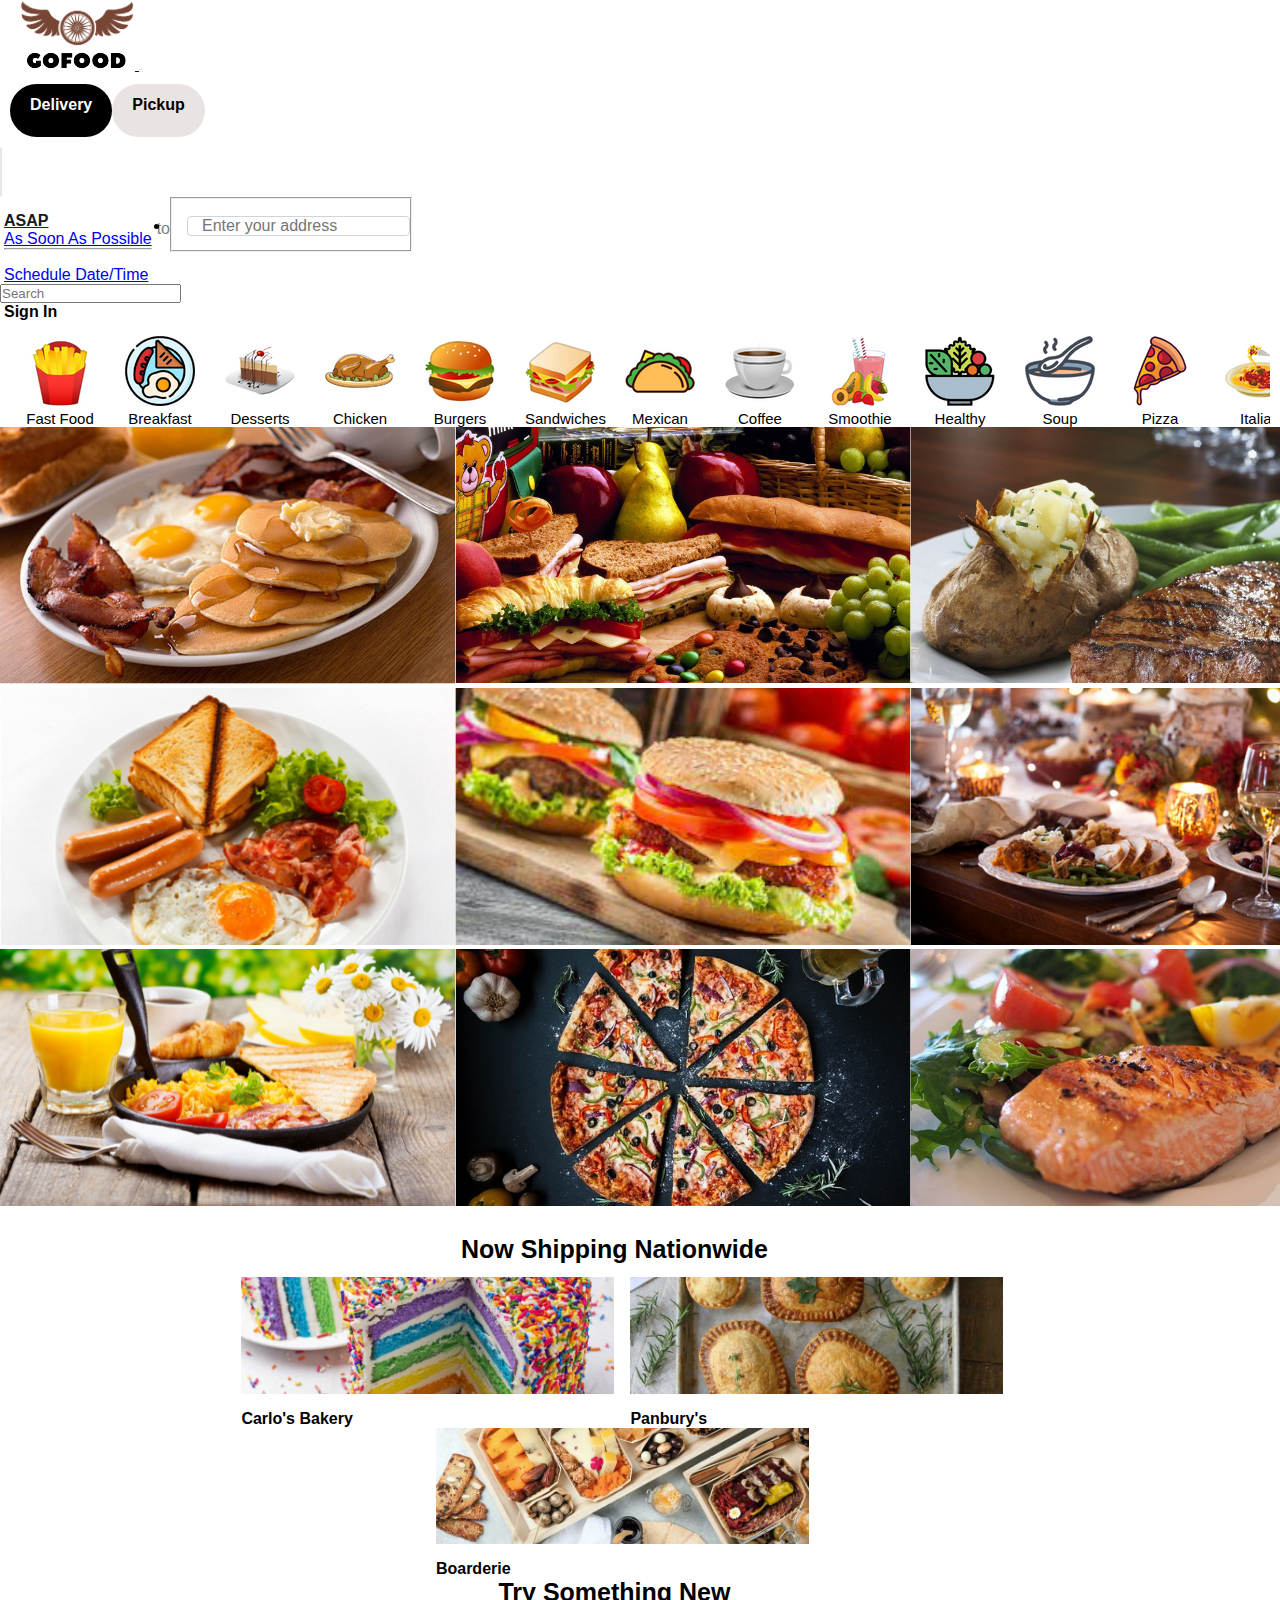
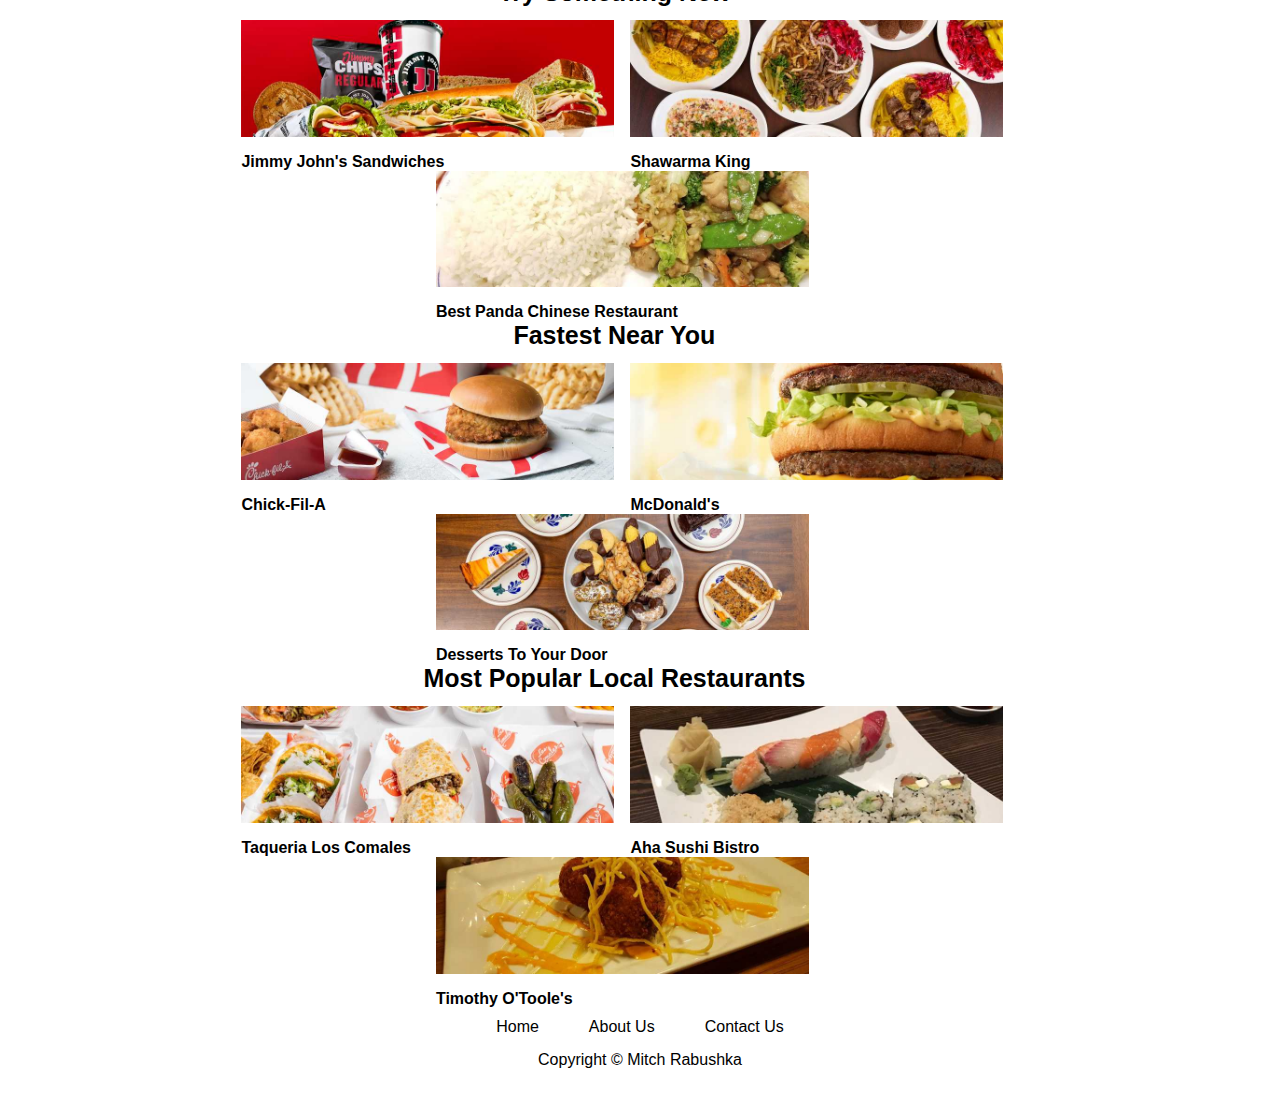
==== index.html @ 8ca88ee6 "Adding project to github" ====
<!DOCTYPE html>
<html lang="en">
<head>
  <meta charset="UTF-8">
  <meta http-equiv="X-UA-Compatible" content="IE=edge">
  <meta name="viewport" content="width=device-width, initial-scale=1.0">
  <link
    href="https://fonts.googleapis.com/css2?family=Roboto:ital,wght@0,100;0,300;0,400;0,700;1,100;1,300;1,400;1,700&display=swap"
    rel="stylesheet"/>

  <link href="https://cdn.jsdelivr.net/npm/bootstrap@5.1.3/dist/css/bootstrap.min.css"
  rel="stylesheet"
  integrity="sha384-1BmE4kWBq78iYhFldvKuhfTAU6auU8tT94WrHftjDbrCEXSU1oBoqyl2QvZ6jIW3"
  crossorigin="anonymous">

  <link rel="stylesheet" href="./style.css">

  <title>GoFoods</title>
</head>
<header>
</header>
<body>
  <main>
  <nav class="navbar navbar-expand-lg navbar-light bg-light">
    <div class="container-fluid">
      <a class="navbar-brand" href="#">
        <img src="./images/GoFood-logo.png" class="navbar-brand" alt="GoFood Logo" href="#"/>
      </a>
      <button class="navbar-toggler" type="button" data-bs-toggle="collapse" data-bs-target="#navbarSupportedContent" aria-controls="navbarSupportedContent" aria-expanded="false" aria-label="Toggle navigation">
        <span class="navbar-toggler-icon"></span>
      </button>
      <div class="collapse navbar-collapse" id="navbarSupportedContent">
        <ul class="navbar-nav me-auto mb-2 mb-lg-0">
          <li class="nav-item radio-toolbar">
            <input type="radio" id="radioDelivery" name="radioLogistics" value="Delivery" checked>
            <label for="radioDelivery" style="padding-top:12px;">Delivery</label>
            <input type="radio" id="radioPickup" name="radioLogistics" value="Pickup">
            <label for="radioPickup" style="padding-top:12px;">Pickup</label>
          </li>
        <div class="divider-line-vertical">
        </div>
        <div class="flex-the-navbar">
          <li class="nav-item dropdown navbar-dropdown-format">
            <!--aria-haspopup not in original bootstrap code-->
            <a class="nav-link dropdown-toggle" href="#" id="navbarDropdown" role="button" data-bs-toggle="dropdown" aria-haspopup="true" aria-expanded="false">
              <span class="navbar-ASAP-color">ASAP</span>
            </a>
            <ul class="dropdown-menu" aria-labelledby="navbarDropdown">
              <li><a class="dropdown-item" href="#">As Soon As Possible</a></li>
              <li><hr class="dropdown-divider"></li>
              <li><a class="dropdown-item" href="#">Schedule Date/Time</a></li>
            </ul>
          </li>
          <span class="navbar-format-to-word">to</span>
          <li>
            <form>
              <fieldset class="d-flex navbar-address-position">
                <input class="navbar-address-format" type="text" name="address" value="" placeholder="Enter your address"/>
              </fieldset>
            </form>
          </li>
        </div>
        </ul>
        <form class="d-flex navbar-search">
          <input class="form-control me-2" type="search" placeholder="Search" aria-label="Search">
          <!-- <button class="btn btn-outline-success" type="submit">Search</button> -->
        </form>
        <div class="navbar-signin">
          Sign In
        </div>
      </div>
    </div>
  </nav>

  <div class="types-of-foods-menu-bar">
  <button class="menu-bar-fast-food-button" onclick="fastfood()">
    <div class="food-img-div-in-bar">
      <figure>
        <img src="./images/fast-food-icon-removedbg-sized.png" alt="Fast Food">
        <figcaption class="food-caption-in-bar">Fast Food</figcaption>
      </figure>
    </div>
  </button>
    <div class="food-img-div-in-bar">
      <figure class=food-img-bar>
        <img src="./images/breakfast-icon-removedbg-sized.png" alt="Breakfast" width=70px;>
        <figcaption class="food-caption-in-bar">Breakfast</figcaption>
      </figure>
    </div>
    <div class="food-img-div-in-bar">
      <figure class=food-img-bar>
        <img src="./images/deserts-icon-removedbg-sized.png" alt="Deserts">
        <figcaption class="food-caption-in-bar">Desserts</figcaption>
      </figure>
    </div>
    <div class="food-img-div-in-bar">
      <figure class="food-img-bar">
        <img src="./images/chicken-icon-removedbg-sized.png" alt="Chicken">
        <figcaption class="food-caption-in-bar">Chicken</figcaption>
      </figure>
    </div>
    <div class="food-img-div-in-bar">
      <figure class=food-img-bar>
        <img src="./images/burgers-icon-removedbg-sized.png" alt="Burgers">
        <figcaption class="food-caption-in-bar">Burgers</figcaption>
      </figure>
    </div>
    <div class="food-img-div-in-bar">
      <figure class=food-img-bar>
        <img src="./images/sandwiches-icon-removebg-size.png" alt="Breakfast" width=70px;>
        <figcaption class="food-caption-in-bar">Sandwiches</figcaption>
      </figure>
    </div>
    <div class="food-img-div-in-bar">
      <figure class=food-img-bar>
        <img src="./images/mexican-icon-removebg-size.png" alt="Breakfast" width=70px;>
        <figcaption class="food-caption-in-bar">Mexican</figcaption>
      </figure>
    </div>
    <div class="food-img-div-in-bar">
      <figure class=food-img-bar>
        <img src="./images/coffee-icon-removebg-size.png" alt="Breakfast" width=70px;>
        <figcaption class="food-caption-in-bar">Coffee</figcaption>
      </figure>
    </div>
    <div class="food-img-div-in-bar">
      <figure class=food-img-bar>
        <img src="./images/smoothie-icon-removebg-size.png" alt="Breakfast" width=70px;>
        <figcaption class="food-caption-in-bar">Smoothie</figcaption>
      </figure>
    </div>
    <div class="food-img-div-in-bar">
      <figure class=food-img-bar>
        <img src="./images/healthy-icon-removebg-sized.png" alt="Breakfast" width=70px;>
        <figcaption class="food-caption-in-bar">Healthy</figcaption>
      </figure>
    </div>
    <div class="food-img-div-in-bar">
      <figure class=food-img-bar>
        <img src="./images/soup-icon-removebg-sized.png" alt="Breakfast" width=70px;>
        <figcaption class="food-caption-in-bar">Soup</figcaption>
      </figure>
    </div>
    <div class="food-img-div-in-bar">
      <figure class=food-img-bar>
        <img src="./images/pizza-icon-removebg-sized.png" alt="Breakfast" width=70px;>
        <figcaption class="food-caption-in-bar">Pizza</figcaption>
      </figure>
    </div>
    <div class="food-img-div-in-bar">
      <figure class=food-img-bar>
        <img src="./images/italian-icon-removebg-size.png" alt="Breakfast" width=70px;>
        <figcaption class="food-caption-in-bar">Italian</figcaption>
      </figure>
    </div>
  </div>
  <div id="carouselExampleSlidesOnly" class="carousel slide" data-bs-ride="carousel">
    <div class="carousel-inner">
      <div class="carousel-item active">
        <img src="./images/Breakfast_Lunch_Dinner_1_Cropped.png" class="d-block w-100" alt="Breakfast-Lunch-Dinner-Pic-1">
      </div>
      <div class="carousel-item">
        <img src="./images/Breakfast_Lunch_Dinner_2_Cropped.png" class="d-block w-100" alt="Breakfast-Lunch-Dinner-Pic-2">
      </div>
      <div class="carousel-item">
        <img src="./images/Breakfast_Lunch_Dinner_3_Cropped.png" class="d-block w-100" alt="Breakfast-Lunch-Dinner-Pic-3">
      </div>
    </div>
  </div>
  <div class="js-container">
    <div id="restaurant-selection-page-row-1">
      <p id="restaurant-selection-page-row-1-header">Now Shipping Nationwide</p>
      <div class="restaurant-selection-page-row-1-format">
        <p>
          <figure>
            <img id="restaurant-selection-page-row-1-image-1" src="./images/front-page-carlo's-bakery.jpg">
            <figcaption class="restaurant-selection-page-row-1-image-captions-format" id="restaurant-selection-page-row-1-image-1-caption">Carlo's Bakery</figcaption>
          </figure>
        </p>
        <p>
          <figure>
            <img id="restaurant-selection-page-row-1-image-2" src="./images/font-page-panbury's-double-crust-pies.jpg">
            <figcaption class="restaurant-selection-page-row-1-image-captions-format" id="restaurant-selection-page-row-1-image-2-caption">Panbury's</figcaption>
          </figure>
        </p>
        <p>
          <figure>
            <img id="restaurant-selection-page-row-1-image-3" src="./images/front-page-boarderie.jpg">
            <figcaption class="restaurant-selection-page-row-1-image-captions-format" id="restaurant-selection-page-row-1-image-3-caption">Boarderie</figcaption>
          </figure>
        </p>
      </div>
    </div>
    <div id="restaurant-selection-page-row-2">
      <p id="restaurant-selection-page-row-2-header">Try Something New</p>
      <div class="restaurant-selection-page-row-2-format">
        <p>
          <figure>
            <img id="restaurant-selection-page-row-2-image-1" src="./images/front-page-jimmy-john's-sandwiches.jpg">
            <figcaption class="restaurant-selection-page-row-2-image-captions-format" id="restaurant-selection-page-row-2-image-1-caption">Jimmy John's Sandwiches</figcaption>
          </figure>
        </p>
        <p>
          <figure>
            <img id="restaurant-selection-page-row-2-image-2" src="./images/front-page-shawarma-king.jpg">
            <figcaption class="restaurant-selection-page-row-2-image-captions-format" id="restaurant-selection-page-row-2-image-2-caption">Shawarma King</figcaption>
          </figure>
        </p>
        <p>
          <figure>
            <img id="restaurant-selection-page-row-2-image-3" src="./images/front-page-best-panda-chinese-restaurant.jpg">
            <figcaption class="restaurant-selection-page-row-2-image-captions-format" id="restaurant-selection-page-row-2-image-3-caption">Best Panda Chinese Restaurant</figcaption>
          </figure>
        </p>
      </div>
    </div>

    <div id="restaurant-selection-page-row-3">
      <p id="restaurant-selection-page-row-3-header">Fastest Near You</p>
      <div class="restaurant-selection-page-row-3-format">
        <p>
          <figure>
            <img id="restaurant-selection-page-row-3-image-1" src="./images/front-page-chick-fil-a.jpg">
            <figcaption class="restaurant-selection-page-row-3-image-captions-format" id="restaurant-selection-page-row-3-image-1-caption">Chick-Fil-A</figcaption>
          </figure>
        </p>
        <p>
          <figure>
            <img id="restaurant-selection-page-row-3-image-2" src="./images/front-page-mcdonald's.jpg">
            <figcaption class="restaurant-selection-page-row-3-image-captions-format" id="restaurant-selection-page-row-3-image-2-caption">McDonald's</figcaption>
          </figure>
        </p>
        <p>
          <figure>
            <img id="restaurant-selection-page-row-3-image-3" src="./images/front-page-desserts-to-your-door-delivery-only.jpg">
            <figcaption class="restaurant-selection-page-row-3-image-captions-format" id="restaurant-selection-page-row-3-image-3-caption">Desserts To Your Door</figcaption>
          </figure>
        </p>
      </div>
    </div>
  </div>

  <div id="restaurant-selection-page-row-4">
    <p id="restaurant-selection-page-row-4-header">Most Popular Local Restaurants</p>
    <div class="restaurant-selection-page-row-4-format">
      <p>
        <figure>
          <img id="restaurant-selection-page-row-4-image-1" src="./images/front-page-taqueria-los-comales.jpg">
          <figcaption class="restaurant-selection-page-row-4-image-captions-format" id="restaurant-selection-page-row-4-image-1-caption">Taqueria Los Comales</figcaption>
        </figure>
      </p>
      <p>
        <figure>
          <img id="restaurant-selection-page-row-4-image-2" src="./images/front-page-aha-sushi-bistro.png">
          <figcaption class="restaurant-selection-page-row-4-image-captions-format" id="restaurant-selection-page-row-4-image-2-caption">Aha Sushi Bistro</figcaption>
        </figure>
      </p>
      <p>
        <figure>
          <img id="restaurant-selection-page-row-4-image-3" src="./images/front-page-timothy-o'toole's.jpg">
          <figcaption class="restaurant-selection-page-row-4-image-captions-format" id="restaurant-selection-page-row-4-image-3-caption">Timothy O'Toole's</figcaption>
        </figure>
      </p>
    </div>
  </div>
      <!-- JavaScript Bundle with Popper -->
      <script src="https://cdn.jsdelivr.net/npm/bootstrap@5.1.3/dist/js/bootstrap.bundle.min.js"
      integrity="sha384-ka7Sk0Gln4gmtz2MlQnikT1wXgYsOg+OMhuP+IlRH9sENBO0LRn5q+8nbTov4+1p"
      crossorigin="anonymous">
      </script>

      <script src="./form.js"></script>
    </main>
    <footer class="footer">
      <nav class="footer-nav">
        <a class="footer-nav-link" href="#">Home</a>
        <a class="footer-nav-link" href="./about-us">About Us</a>
        <a class="footer-nav-link" href="./contact-us.html">Contact Us</a>
      </nav>
      <div class="footer-copy">Copyright &copy; Mitch Rabushka</div>
    </footer>
</body>
</html>
---- style.css ----
html{
  box-sizing: border-box;
}
*, *:before, *:after {
  box-sizing: inherit;
  margin: 0;
  padding: 0;
  font-family:Arial, Helvetica, sans-serif;
}
/*
.main-formatting {
  border-left: 125px solid rgb(234,237,237);
  border-right: 125px solid rgb(234,237,237);
}
*/
.search-form-format{
  display: flex;
  flex-direction: row;
  vertical-align: middle;
}
.search-field-format{
  margin-top: 15.5px;
  margin-bottom: 55.5px;
  width: 121px;
  vertical-align:middle;
  font-size: 16px;
}
 
/* .btn-format, btn-format:focus, btn-format:checked{
    background-color: black;
    height: 34px;
    border-width: 2px;
    width: 100%;
    color:white;
    margin-top: 16px;
    margin-bottom: 0;
    margin-right: 25px;
    vertical-align: middle;
    font-size: 14px;
}
.btn-format:hover{
    background-color: lightgray;
    border-color: lightgray;
    color: black
} */
.menu-bar-fast-food-button{
  background: none;
  border: none;
}
.space-li-evenly{
  list-style-type: none;
  padding: 0;
  display: flex;
  flex-direction: row;
  justify-content:space-between;
  flex-wrap: nowrap; /* assumes you only want one row */
}
.truncate-navbar-div{
  max-width: min-content;
}
.nav-btn-color{
  background-color: white;
  color:gray;
}
.divider-line-vertical{
  width: 0px;
  height:50px;
  border: 1px solid rgb(231, 231, 231);
  border-radius: 2px;
  margin-top: 10px;
  margin-left: 0px;
}
.btn-lbl-color{
  background-color: white;
  color: black;
}
.btn-lbl-color :hover {
  background-color: whitesmoke;
}
.radio-toolbar {
  margin: 10px;
  display: flex;
  flex-direction: row;
  margin-left: 10px;
  font-family: sans-serif, Arial;
  font-weight: bold;
  min-width: 199px;
  min-height: 53px;
}
.radio-toolbar input[type="radio"] {
  opacity: 0;
  position: fixed;
  width: 0;
}
.radio-toolbar label {
  display: inline-block;
  background-color: rgb(233, 227, 227);
  padding: 10px 20px;
  font-family: sans-serif, Arial;
  font-size: 16px;
  font-weight: bold;
  border: 2px solid #444;
  border-radius: 50px;
  border: none
}
.radio-toolbar label:hover {
  background-color: lightgray;
}  
.radio-toolbar input[type="radio"]:focus + label {
  border: 2px solid #444;
}
.radio-toolbar input[type="radio"]:checked + label {
  background-color:black;
  border-color:black;
  color: white;
}
.navbar-dropdown-format{
  padding-top: 15px;
  margin-left: 4px;
}
.navbar-ASAP-color{
  color:rgb(25,25,25);
  font-size: 16px;
  font-weight: bold;
}
.navbar-nav>li>a {
  padding-top: 15px;
  padding-bottom: 15px;
}
.navbar-format-to-word{
  padding-top: 23px;
  padding-left: 5px;  
  font-family: sans-serif, Arial;
  font-size: 16px;
  color:rgb(127,127,127);
}   
.navbar-address-position{
  padding-top: 17px;
  padding-left: 15px;
  margin-right:9px;
  height: 55px;
}
.navbar-address-format{
  border: 1px solid #ced4da;
  border-radius: 0.25rem;
  outline-color: #AAC6EC;
  padding-left: 14px;
  padding-right: 0px;
  font-size: 16px;
}
.navbar-address-format:focus{
  box-shadow: 0px 0px 4px 4px #AAC6EC;
  transition-duration: 0.15s;
  outline: 1px solid #AAC6EC;
}
.navbar-brand{
  color:rgb(25,25,25);
  font-family: sans-serif, Arial;
  font-weight: bold;
  margin-left: 10px;
}
.types-of-foods-menu-bar{
  display: flex;
  justify-content: space-between;
  flex-wrap: nowrap;
  margin-top: 15px;
  margin-bottom: 0px;
  padding-bottom: 0px;
  margin-left: 10px;
  margin-right: 10px;
  overflow: auto;
}
.food-img-div-in-bar{
  width: 70px;
  margin-left: 15px;
  margin-right: 15px;
}
.food-caption-in-bar{
  font-size: 15px;
  text-align: center;
}
.btn-outline-success{
  border-color: black;
  color:black;
  margin-right: 10px;
}
.btn-outline-success:hover{
  background: lightgray;
}
#restaurant-selection-page-row-1-header{
  /* margin-left: 314px; */
  margin-top: 25px;
  margin-bottom: 13px;
  font-size: 25px;
  font-weight: bold;
  margin-left: 5%;
  margin-right: 9%;
  display: flex;
  justify-content: center;
  flex-wrap: wrap;
}
.restaurant-selection-page-row-1-format{
  /* margin-left: 298px;
  margin-right: 298px; */
  margin-bottom: 0px;
  padding-bottom: 0px;
  margin-left: 5%;
  margin-right: 9%;
  display: flex;
  justify-content: center;
  flex-wrap: wrap;
}
#restaurant-selection-page-row-1-image-1{
  margin-left: 16px;
  width: 373px;
}
#restaurant-selection-page-row-1-image-2{
  margin-left: 16px;
  width: 373px;
}
#restaurant-selection-page-row-1-image-3{
  margin-left: 16px;
  width: 373px;
}
#restaurant-selection-page-row-1-image-4{
  margin-left: 16px;
  width: 373px;
}
#restaurant-selection-page-row-1-image-5{
  margin-left: 16px;
  width: 373px;
}
#restaurant-selection-page-row-1-image-6{
  margin-left: 16px;
  width: 373px;
}
#restaurant-selection-page-row-1-image-7{
  margin-left: 16px;
  width: 373px;
}
#restaurant-selection-page-row-1-image-8{
  margin-left: 16px;
  width: 373px;
}
#restaurant-selection-page-row-1-image-9{
  margin-left: 16px;
  width: 373px;
}
#restaurant-selection-page-row-1-image-10{
  margin-left: 16px;
  width: 373px;
}
#restaurant-selection-page-row-1-image-11{
  margin-left: 16px;
  width: 373px;
}
#restaurant-selection-page-row-1-image-12{
  margin-left: 16px;
  width: 373px;
}
.restaurant-selection-page-row-1-image-captions-format{
  margin-top: 12px;
  margin-left: 16px;
  font-size: 16px;
  font-weight: bold;
}

#restaurant-selection-page-row-2-header{
   /* margin-left: 314px; */
  margin-top: 0px;
  margin-bottom: 13px;
  font-size: 25px;
  font-weight: bold;
  margin-left: 5%;
  margin-right: 9%;
  display: flex;
  justify-content: center;
  flex-wrap: wrap;
}
.restaurant-selection-page-row-2-format{
  /* margin-left: 298px;
  margin-right: 298px; */
  margin-bottom: 0px;
  padding-bottom: 0px;
  margin-left: 5%;
  margin-right: 9%;
  display: flex;
  justify-content: center;
  flex-wrap: wrap;
}
#restaurant-selection-page-row-2-image-1{
  margin-left: 16px;
  width: 373px;

}
#restaurant-selection-page-row-2-image-2{
  margin-left: 16px;
  width: 373px;

}
#restaurant-selection-page-row-2-image-3{
  margin-left: 16px;
  width: 373px;

}
.restaurant-selection-page-row-2-image-captions-format{
  margin-top: 12px;
  margin-left: 16px;
  font-size: 16px;
  font-weight: bold;
}
#restaurant-selection-page-row-3-header{
  /* margin-left: 314px; */
  margin-top: 0px;
  margin-bottom: 13px;
  font-size: 25px;
  font-weight: bold;
  margin-left: 5%;
  margin-right: 9%;
  display: flex;
  justify-content: center;
  flex-wrap: wrap;
}
.restaurant-selection-page-row-3-format{
  /* margin-left: 298px;
  margin-right: 298px; */
  margin-bottom: 0px;
  padding-bottom: 0px;
  margin-left: 5%;
  margin-right: 9%;
  display: flex;
  justify-content: center;
  flex-wrap: wrap;
}
#restaurant-selection-page-row-3-image-1{
  margin-left: 16px;
  width: 373px;
}
#restaurant-selection-page-row-3-image-2{
  margin-left: 16px;
  width: 373px;
}
#restaurant-selection-page-row-3-image-3{
  margin-left: 16px;
  width: 373px;
}
.restaurant-selection-page-row-3-image-captions-format{
  margin-top: 12px;
  margin-left: 16px;
  font-size: 16px;
  font-weight: bold;
}
#restaurant-selection-page-row-4-header{
  /* margin-left: 314px; */
  margin-top: 0px;
  margin-bottom: 13px;
  font-size: 25px;
  font-weight: bold;
  margin-left: 5%;
  margin-right: 9%;
  display: flex;
  justify-content: center;
  flex-wrap: wrap;
}
.restaurant-selection-page-row-4-format{
  /* margin-left: 298px;
  margin-right: 298px; */
  margin-bottom: 0px;
  padding-bottom: 0px;
  margin-left: 5%;
  margin-right: 9%;
  display: flex;
  justify-content: center;
  flex-wrap: wrap;
}
#restaurant-selection-page-row-4-image-1{
  margin-left: 16px;
  width: 373px;
}
#restaurant-selection-page-row-4-image-2{
  margin-left: 16px;
  width: 373px;
}
#restaurant-selection-page-row-4-image-3{
  margin-left: 16px;
  width: 373px;
}
.restaurant-selection-page-row-4-image-captions-format{
  margin-top: 12px;
  margin-left: 16px;
  font-size: 16px;
  font-weight: bold;
}
.flex-the-navbar{
  display:flex;
  flex-direction: row;
}
.body{
  min-width: 453px;
}
.footer{
  height: 100px;
  align-items: center;
  display: flex;
  flex-direction: column;
}
.footer-nav{
  display: flex;
  justify-content: center;
}
.footer-nav-link{
  margin: 10px 25px;
  text-decoration: none;
  color: black;
}
.footer-copy{
 margin: 5px;
}
.contact-us-header-link{
  color: black;
  margin: 0px 15px;
}
.contact-us-nav{
  display: flex;
  justify-content: end;
  margin-right: 100px;
}
.navbar-signin{
  margin-left: 4px;
  color: black;
  width: 72px;
  font-size: 16px;
  font-weight: bold;
}
@media screen and (max-width: 974px) {
  .divider-line-vertical{
    display: none;
  }
  .flex-the-navbar{
      display:flex;
      flex-direction: row;
  }
  .radio-toolbar{
    margin-bottom: 0px;
  }
  .navbar-format-to-word{
    padding-left: 10px;
  }
  .form-control{
    margin-top: 5px;
  }
  .btn{
    margin-top: 5px;
    display: flex;
    flex-wrap: nowrap;
  }
  .navbar-signin{
    margin-top:10px;
    margin-left: 12px;
  }
  .navbar-dropdown-format{
    margin-left: 13px;
  }
  .navbar-search{
    margin-left: 11px;
  }
}
/*  
    .menu-item.hamburger {
      display: block;
    }
  
    .hide-small {
      display: none;
    }
  
    .banner-title {
      font-size: 48px;
    }
  
    .copyright-links-nav {
      display: block;
    }
  
    .copyright {
      text-align: center;
    }
  
    .footer-links {
      justify-content: center;
    }
  }
  @media screen and (max-width: 845px) {
    .menu-medium {
      display: none;
    }
    .space-li-evenly{
        display:flex;
        flex-direction: column;
    }
    .navbar-lg{
        display: none;
    }
    .hamburger-menu{
        display: block;
    }
  }
  @media screen and (max-width: 300px) {
    .menu-medium {
      display: none;
    }
  }
  */
  /* @media screen and (max-width: 991px){
    .divider-line-vertical{
      display: none
    } */
    /*
    .navbar-collapse{
      margin-top:160px; 
    }
    .navbar>.container, .navbar>.container-fluid, .navbar>.container-lg, .navbar>.container-md, .navbar>.container-sm, .navbar>.container-xl, .navbar>.container-xxl{
      flex-wrap: nowrap;
    }
    .dropdown-toggle{
      margin-left: 25px;
   }

   /* }
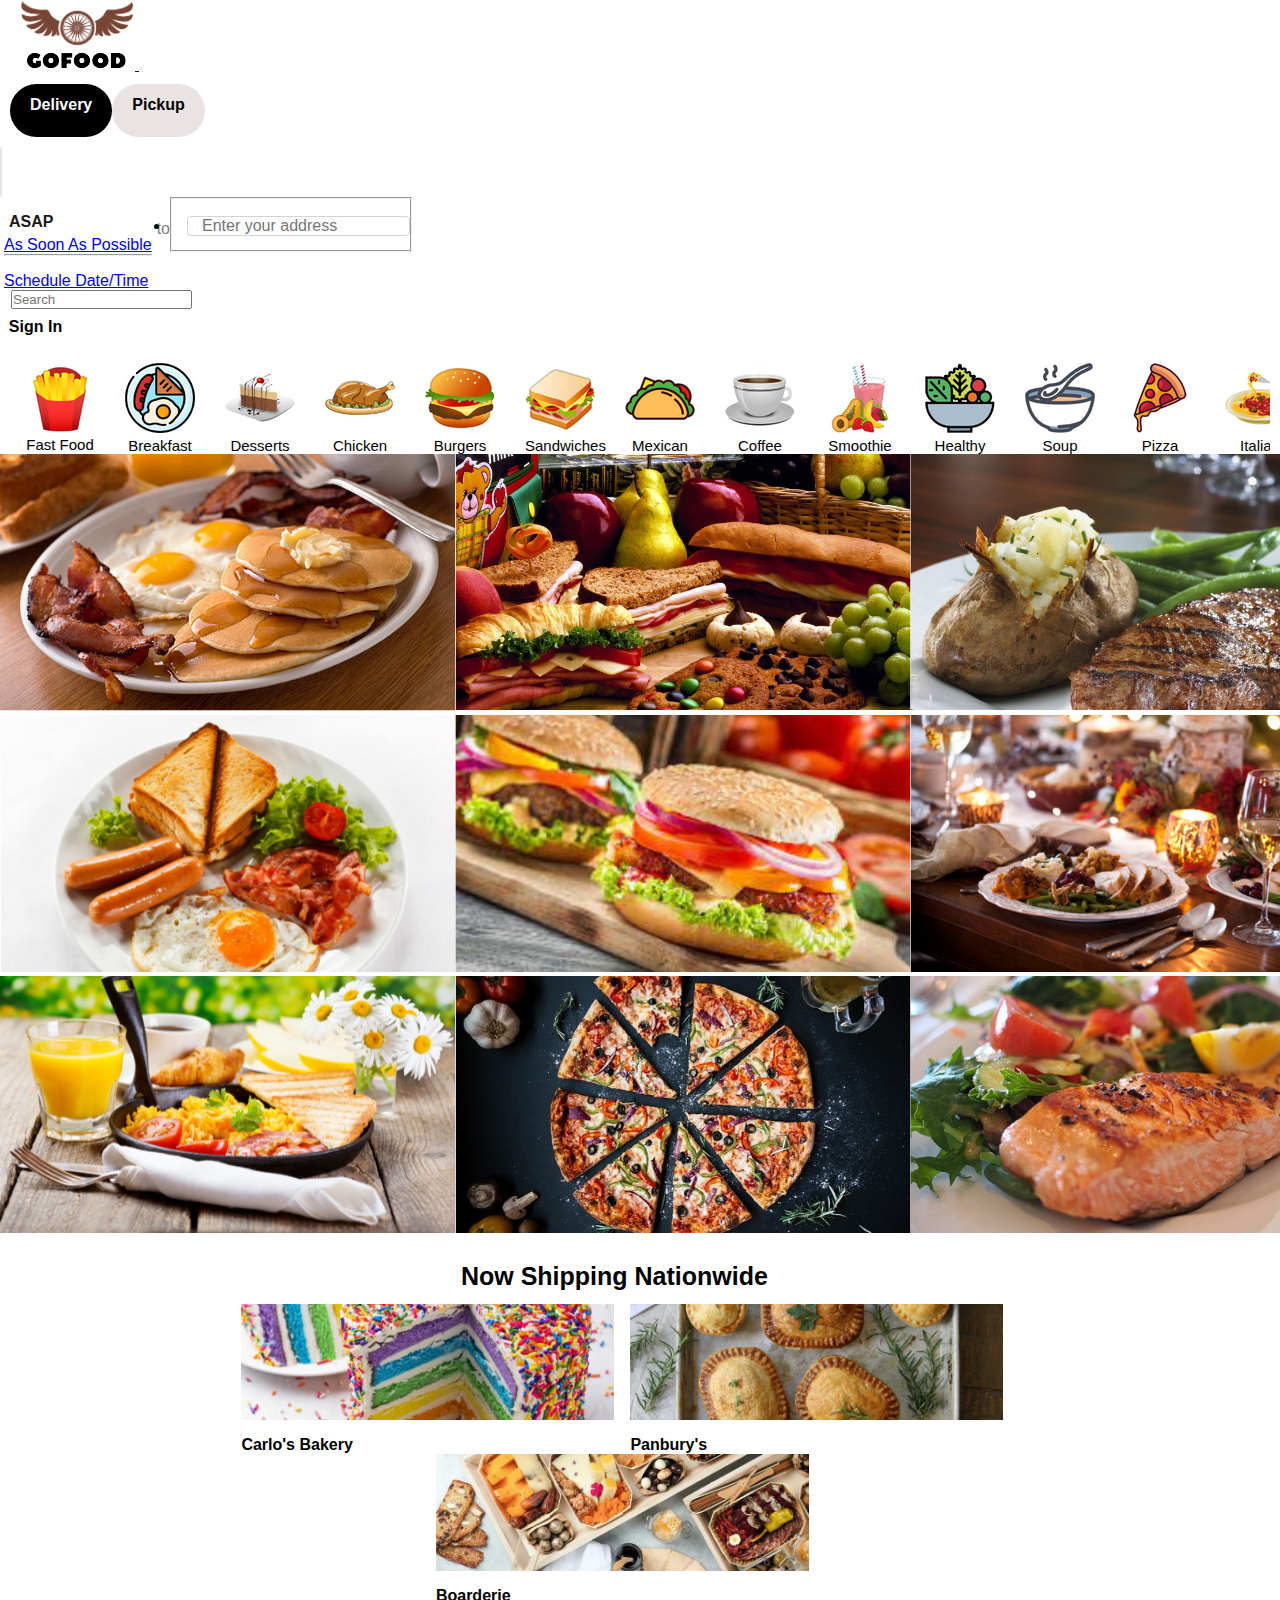
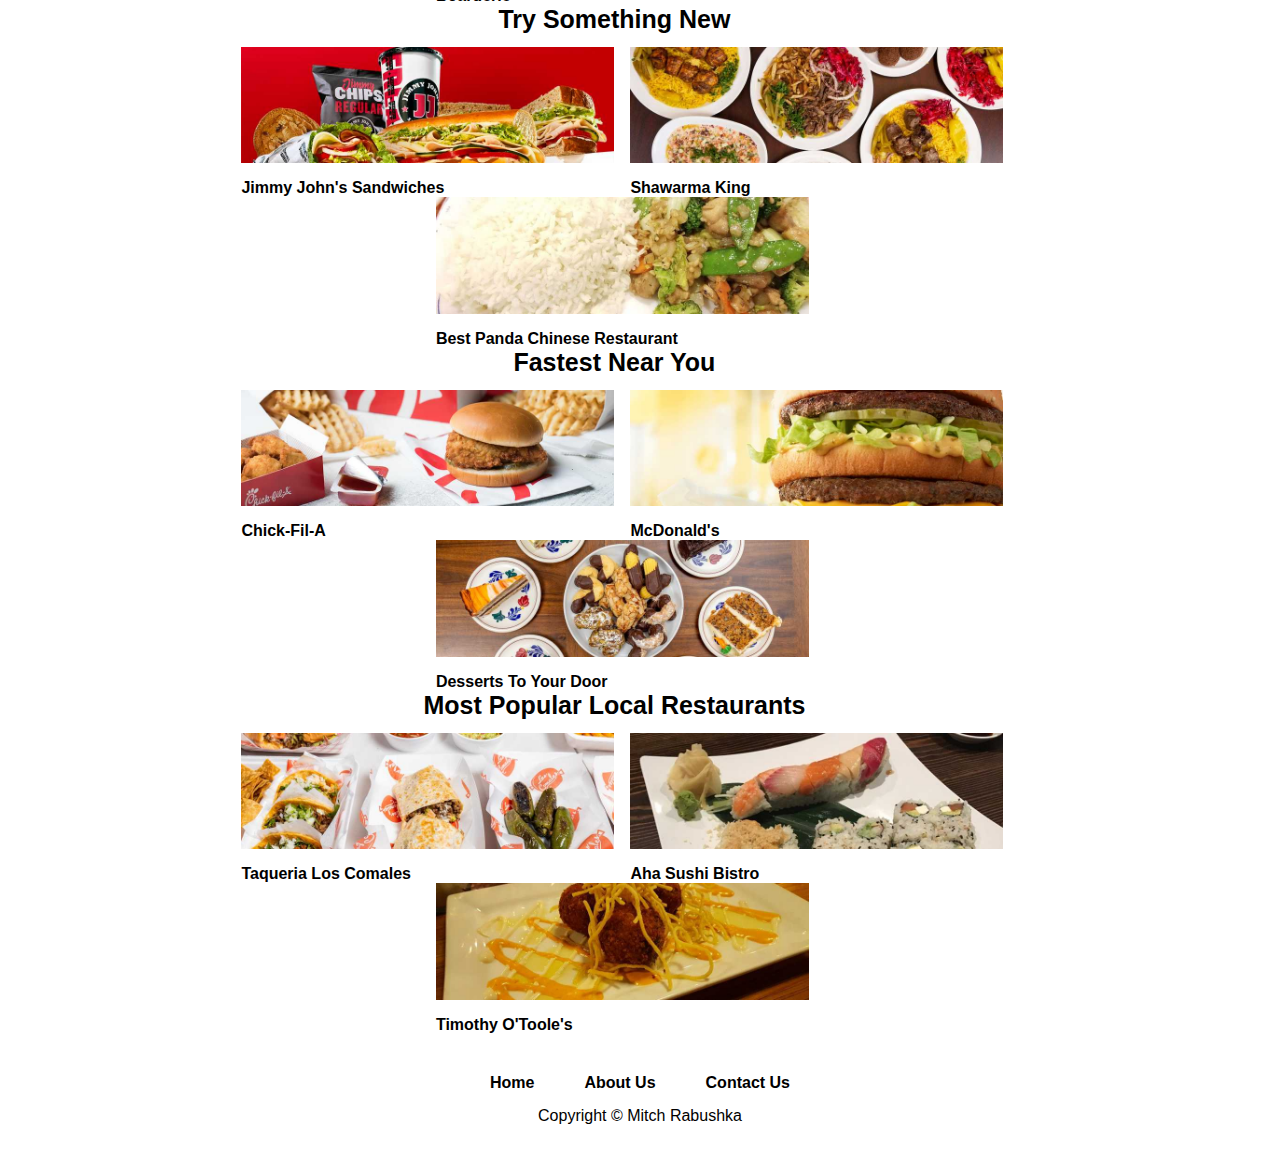
==== commit fce32afd: "Created contact-us page" ====
--- a/index.html
+++ b/index.html
@@ -24,7 +24,7 @@
   <nav class="navbar navbar-expand-lg navbar-light bg-light">
     <div class="container-fluid">
       <a class="navbar-brand" href="#">
-        <img src="./images/GoFood-logo.png" class="navbar-brand" alt="GoFood Logo" href="#"/>
+        <img src="./images/GoFood-logo.png" class="navbar-brand" alt="GoFood Logo"/>
       </a>
       <button class="navbar-toggler" type="button" data-bs-toggle="collapse" data-bs-target="#navbarSupportedContent" aria-controls="navbarSupportedContent" aria-expanded="false" aria-label="Toggle navigation">
         <span class="navbar-toggler-icon"></span>
@@ -42,8 +42,8 @@
         <div class="flex-the-navbar">
           <li class="nav-item dropdown navbar-dropdown-format">
             <!--aria-haspopup not in original bootstrap code-->
-            <a class="nav-link dropdown-toggle" href="#" id="navbarDropdown" role="button" data-bs-toggle="dropdown" aria-haspopup="true" aria-expanded="false">
-              <span class="navbar-ASAP-color">ASAP</span>
+            <a class="nav-link dropdown-toggle" href="#" role="button" data-bs-toggle="dropdown" aria-haspopup="true" aria-expanded="false">
+              <button class="navbar-ASAP-color">ASAP</button>
             </a>
             <ul class="dropdown-menu" aria-labelledby="navbarDropdown">
               <li><a class="dropdown-item" href="#">As Soon As Possible</a></li>
@@ -61,17 +61,16 @@
           </li>
         </div>
         </ul>
-        <form class="d-flex navbar-search">
-          <input class="form-control me-2" type="search" placeholder="Search" aria-label="Search">
+        <form class="d-flex">
+          <input class="form-control me-2 navbar-search" type="search" placeholder="Search" aria-label="Search">
           <!-- <button class="btn btn-outline-success" type="submit">Search</button> -->
         </form>
         <div class="navbar-signin">
-          Sign In
+          <a class="header-nav-link" href="#">Sign In</a>
         </div>
       </div>
     </div>
   </nav>
-
   <div class="types-of-foods-menu-bar">
   <button class="menu-bar-fast-food-button" onclick="fastfood()">
     <div class="food-img-div-in-bar">
@@ -263,14 +262,7 @@
       </p>
     </div>
   </div>
-      <!-- JavaScript Bundle with Popper -->
-      <script src="https://cdn.jsdelivr.net/npm/bootstrap@5.1.3/dist/js/bootstrap.bundle.min.js"
-      integrity="sha384-ka7Sk0Gln4gmtz2MlQnikT1wXgYsOg+OMhuP+IlRH9sENBO0LRn5q+8nbTov4+1p"
-      crossorigin="anonymous">
-      </script>
-
-      <script src="./form.js"></script>
-    </main>
+  </main>
     <footer class="footer">
       <nav class="footer-nav">
         <a class="footer-nav-link" href="#">Home</a>
@@ -279,5 +271,12 @@
       </nav>
       <div class="footer-copy">Copyright &copy; Mitch Rabushka</div>
     </footer>
+    <!-- JavaScript Bundle with Popper -->
+    <script src="https://cdn.jsdelivr.net/npm/bootstrap@5.1.3/dist/js/bootstrap.bundle.min.js"
+    integrity="sha384-ka7Sk0Gln4gmtz2MlQnikT1wXgYsOg+OMhuP+IlRH9sENBO0LRn5q+8nbTov4+1p"
+    crossorigin="anonymous">
+    </script>
+
+   <script src="./form.js"></script>
 </body>
 </html>--- a/style.css
+++ b/style.css
@@ -13,6 +13,9 @@
   border-right: 125px solid rgb(234,237,237);
 }
 */
+body{
+  min-width: 453px;
+}
 .search-form-format{
   display: flex;
   flex-direction: row;
@@ -115,13 +118,23 @@
   color: white;
 }
 .navbar-dropdown-format{
-  padding-top: 15px;
+  padding-top: 7px;
   margin-left: 4px;
-}
+  margin-top:0px;
+}
+/*important to override bootstrap*/
 .navbar-ASAP-color{
   color:rgb(25,25,25);
   font-size: 16px;
   font-weight: bold;
+  padding:3px;
+  padding-top:7px;
+  border: 2px solid transparent !important;
+}
+/*important to override bootstrap*/
+.navbar-ASAP-color:hover{
+  border-style: solid;
+  border-color: black !important;
 }
 .navbar-nav>li>a {
   padding-top: 15px;
@@ -391,18 +404,45 @@
   font-size: 16px;
   font-weight: bold;
 }
+.navbar-ASAP-color{
+  background: transparent;
+  border:transparent;
+}
+.navbar-ASAP-color{
+  border: black;
+  border-width: 2px;
+}
+.header-nav-link{
+  display: inline-block;
+  display: flex;
+  justify-content: center;
+  padding-top: 5px;
+  padding-left: 2px;
+  padding-right: 2px;
+  margin-left:0px;
+  margin-top: 1.5px;;
+  height: 37px;
+  width: 63px;
+  text-decoration: none;
+  color: black;
+  border-style: solid;
+  border-width: 2px;
+  border-color: transparent;
+}
+.header-nav-link:hover{
+  color:black;
+  border-color: black;
+}
 .flex-the-navbar{
   display:flex;
   flex-direction: row;
 }
-.body{
-  min-width: 453px;
-}
 .footer{
   height: 100px;
   align-items: center;
   display: flex;
   flex-direction: column;
+  margin-top: 30px;
 }
 .footer-nav{
   display: flex;
@@ -412,18 +452,11 @@
   margin: 10px 25px;
   text-decoration: none;
   color: black;
+  font-size: 16px;
+  font-weight: bold;
 }
 .footer-copy{
  margin: 5px;
-}
-.contact-us-header-link{
-  color: black;
-  margin: 0px 15px;
-}
-.contact-us-nav{
-  display: flex;
-  justify-content: end;
-  margin-right: 100px;
 }
 .navbar-signin{
   margin-left: 4px;
@@ -432,6 +465,73 @@
   font-size: 16px;
   font-weight: bold;
 }
+.contact-us-navbar-row{
+  display: flex;
+  align-items: center;
+  justify-content: space-between;
+}
+.contact-us-nav-ul{
+  list-style: none;
+}
+.contact-us-nav-ul li{
+  display: inline-flex;
+}
+/*!important used to override bootstrap color*/
+.contact-us-header-link{
+  margin: 10px 23px;
+  text-decoration: none;
+  color: black !important;
+  font-size: 16px;
+  font-weight: bold;
+  border-style: solid;
+  border-width: 2px;
+  border-color: transparent;
+}
+.contact-us-header-link:hover{
+  border-width: 2px;
+  border-color: black;
+}
+.contact-us-main-area{
+  text-align: center;
+  margin-top: 50px;
+}
+.contact-us-form{
+  display: flex;
+  flex-direction: column;
+  align-items: center;
+}
+.contact-us-form-header{
+  margin-top: 100px;
+}
+.contact-us-form-label{
+  width:339px;
+ display:inline-block;
+ text-align: left;
+}
+.contact-us-input-field{
+  width: 339px;
+  margin-bottom: 15px;
+}
+.contact-us-form-button{
+  margin-top: 10px;
+  width:75px;
+  background: lightgreen;
+  border-radius: 10px;
+}
+.contact-us-form-button:hover{
+  -webkit-transform: scale(1.1);
+}
+.contact-us-footer{
+  display: flex;
+  flex-direction:column;
+  align-items: center;
+  justify-content: center;
+  margin-top: 187px;
+  width: 100%;
+}
+.navbar-search{
+  margin-left:11px;
+}
 @media screen and (max-width: 974px) {
   .divider-line-vertical{
     display: none;
@@ -461,9 +561,7 @@
   .navbar-dropdown-format{
     margin-left: 13px;
   }
-  .navbar-search{
-    margin-left: 11px;
-  }
+  
 }
 /*  
     .menu-item.hamburger {
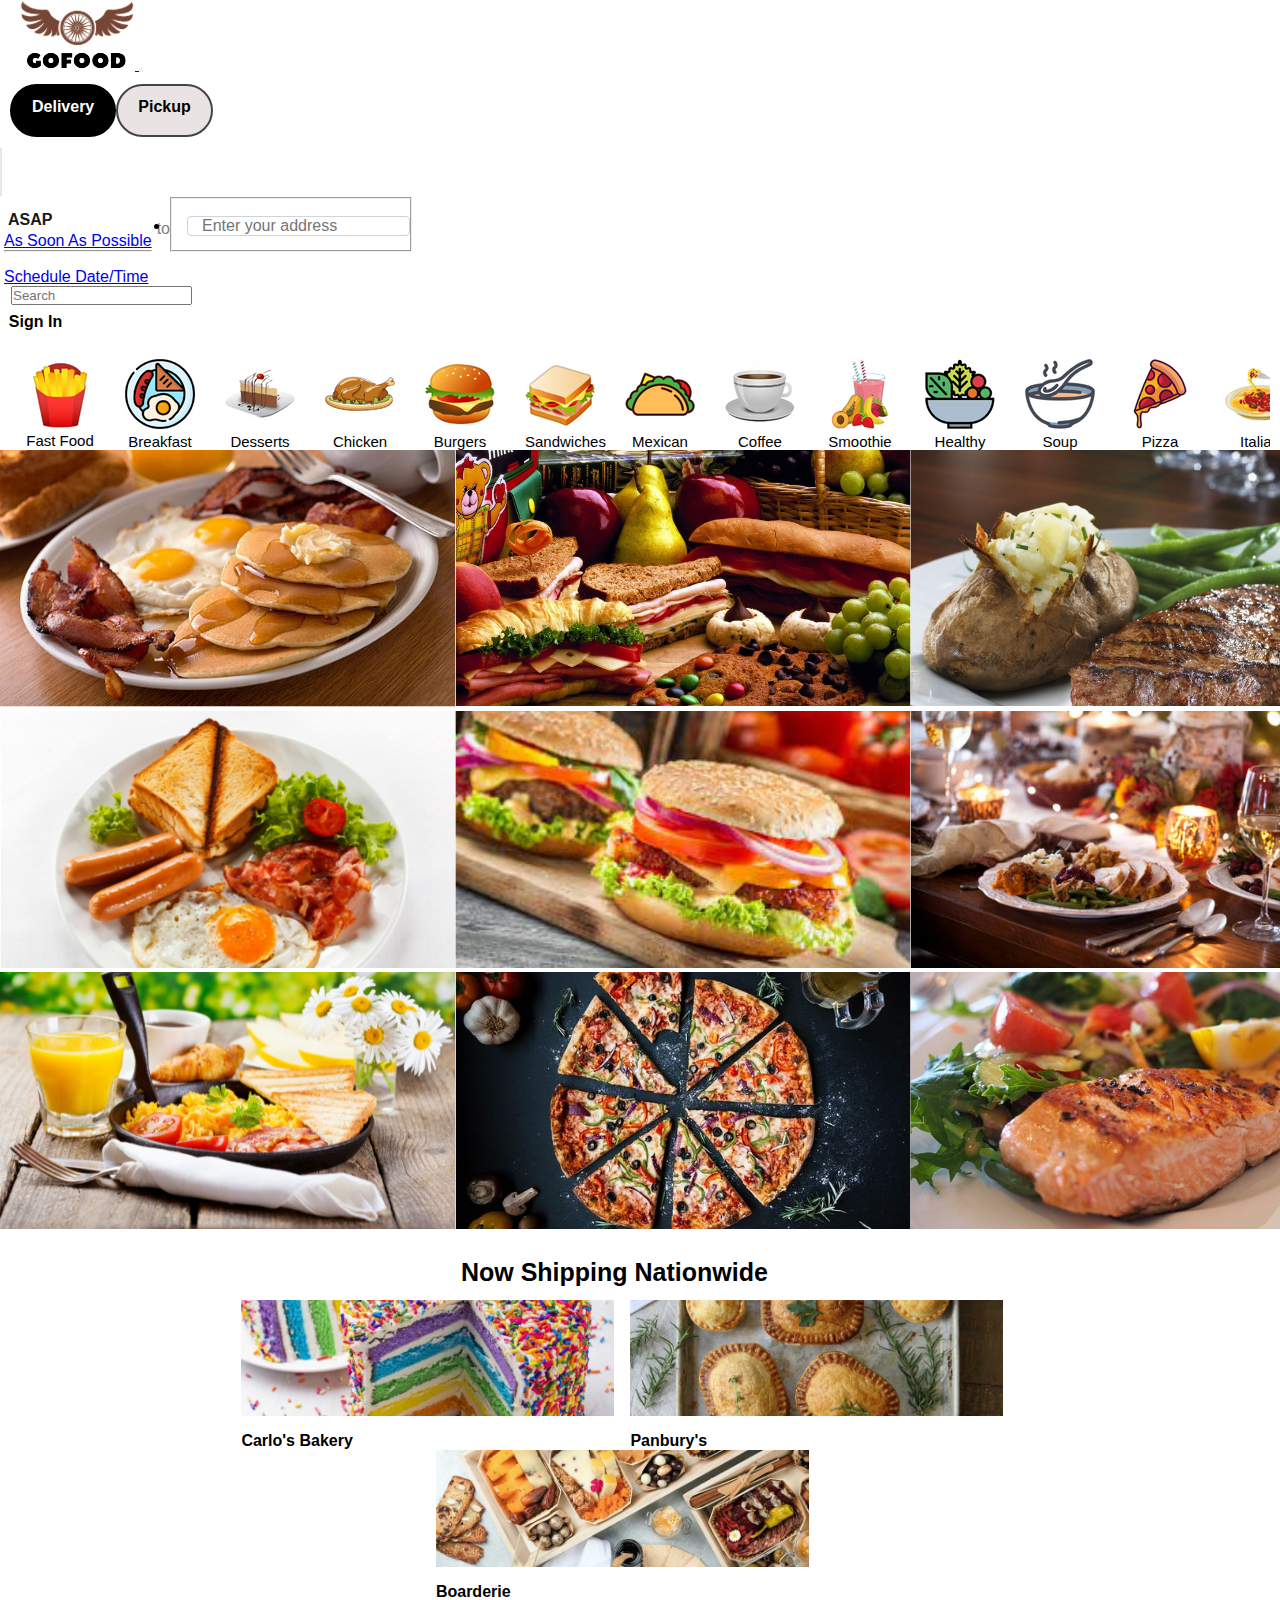
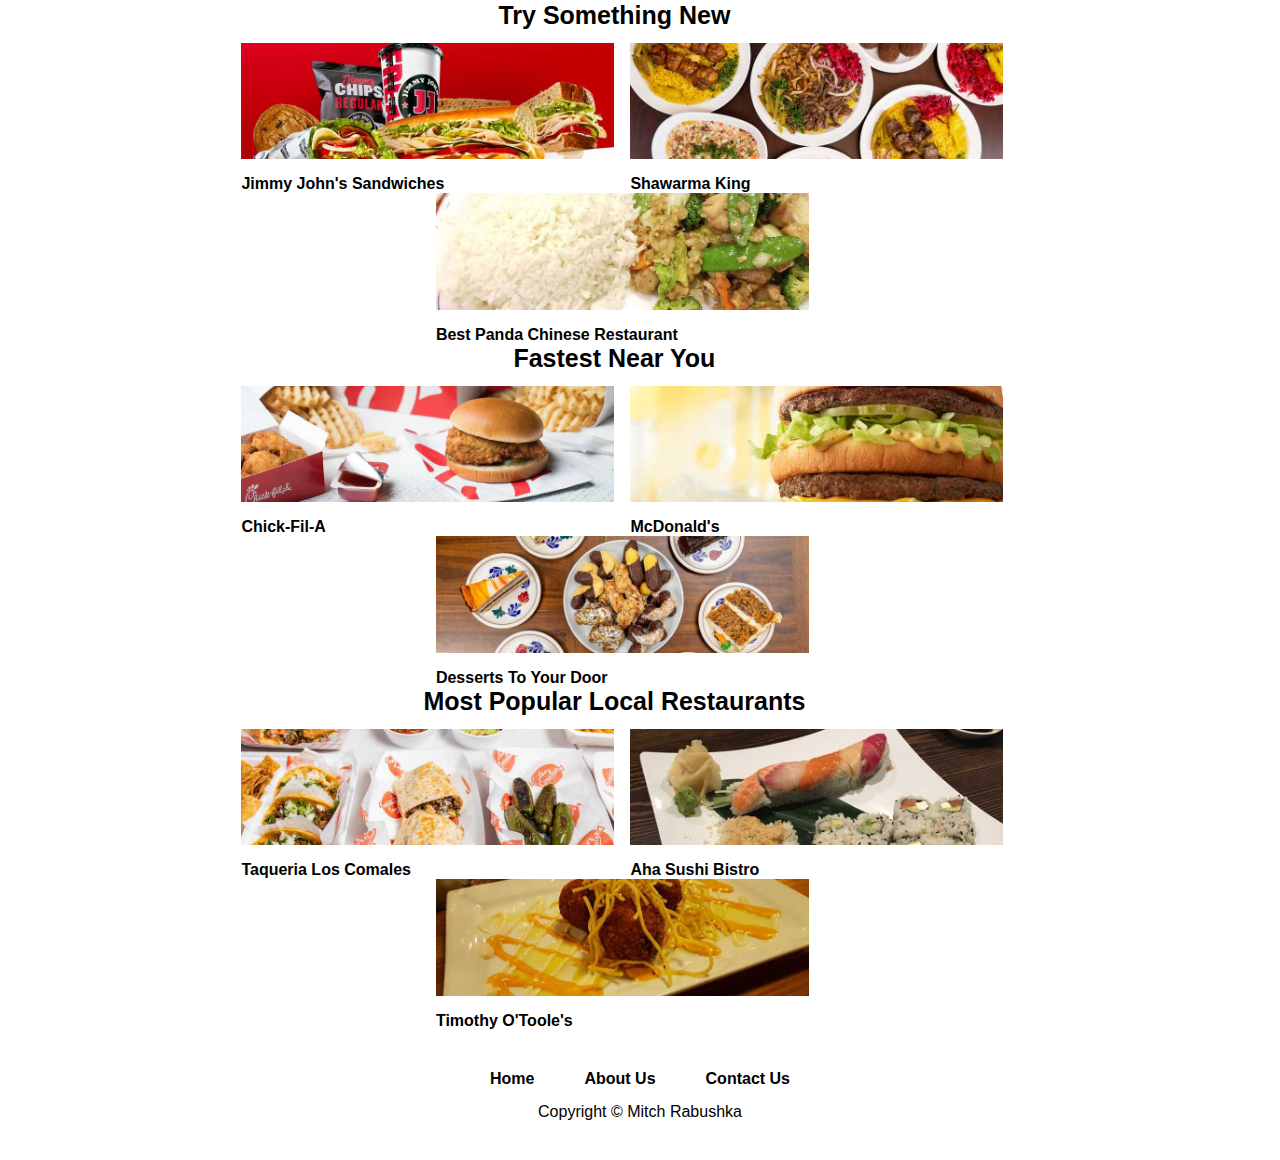
==== commit 3a454a73: "bug fixes" ====
--- a/index.html
+++ b/index.html
@@ -17,10 +17,9 @@
 
   <title>GoFoods</title>
 </head>
-<header>
-</header>
+
 <body>
-  <main>
+  <header>
   <nav class="navbar navbar-expand-lg navbar-light bg-light">
     <div class="container-fluid">
       <a class="navbar-brand" href="#">
@@ -33,22 +32,21 @@
         <ul class="navbar-nav me-auto mb-2 mb-lg-0">
           <li class="nav-item radio-toolbar">
             <input type="radio" id="radioDelivery" name="radioLogistics" value="Delivery" checked>
-            <label for="radioDelivery" style="padding-top:12px;">Delivery</label>
+            <label for="radioDelivery">Delivery</label>
             <input type="radio" id="radioPickup" name="radioLogistics" value="Pickup">
-            <label for="radioPickup" style="padding-top:12px;">Pickup</label>
+            <label for="radioPickup">Pickup</label>
           </li>
         <div class="divider-line-vertical">
         </div>
         <div class="flex-the-navbar">
           <li class="nav-item dropdown navbar-dropdown-format">
-            <!--aria-haspopup not in original bootstrap code-->
-            <a class="nav-link dropdown-toggle" href="#" role="button" data-bs-toggle="dropdown" aria-haspopup="true" aria-expanded="false">
+            <a class="nav-link dropdown-toggle dropdown-toggle-hover" href="#" role="button" data-bs-toggle="dropdown" aria-haspopup="true" aria-expanded="false">
               <button class="navbar-ASAP-color">ASAP</button>
             </a>
             <ul class="dropdown-menu" aria-labelledby="navbarDropdown">
-              <li><a class="dropdown-item" href="#">As Soon As Possible</a></li>
+              <li><a class="dropdown-item" href="#" onclick="comingsoonmsg()">As Soon As Possible</a></li>
               <li><hr class="dropdown-divider"></li>
-              <li><a class="dropdown-item" href="#">Schedule Date/Time</a></li>
+              <li><a class="dropdown-item" href="#" onclick="comingsoonmsg()">Schedule Date/Time</a></li>
             </ul>
           </li>
           <span class="navbar-format-to-word">to</span>
@@ -63,14 +61,15 @@
         </ul>
         <form class="d-flex">
           <input class="form-control me-2 navbar-search" type="search" placeholder="Search" aria-label="Search">
-          <!-- <button class="btn btn-outline-success" type="submit">Search</button> -->
         </form>
         <div class="navbar-signin">
-          <a class="header-nav-link" href="#">Sign In</a>
+          <a class="header-nav-link" href="#" onclick="comingsoonmsg()">Sign In</a>
         </div>
       </div>
     </div>
   </nav>
+</header>
+<main>
   <div class="types-of-foods-menu-bar">
   <button class="menu-bar-fast-food-button" onclick="fastfood()">
     <div class="food-img-div-in-bar">
@@ -82,73 +81,73 @@
   </button>
     <div class="food-img-div-in-bar">
       <figure class=food-img-bar>
-        <img src="./images/breakfast-icon-removedbg-sized.png" alt="Breakfast" width=70px;>
+        <img class="img-in-bar-width" src="./images/breakfast-icon-removedbg-sized.png" alt="Breakfast" onclick="comingsoonmsg()">
         <figcaption class="food-caption-in-bar">Breakfast</figcaption>
       </figure>
     </div>
     <div class="food-img-div-in-bar">
       <figure class=food-img-bar>
-        <img src="./images/deserts-icon-removedbg-sized.png" alt="Deserts">
+        <img class="img-in-bar-width" src="./images/deserts-icon-removedbg-sized.png" alt="Deserts" onclick="comingsoonmsg()">
         <figcaption class="food-caption-in-bar">Desserts</figcaption>
       </figure>
     </div>
     <div class="food-img-div-in-bar">
       <figure class="food-img-bar">
-        <img src="./images/chicken-icon-removedbg-sized.png" alt="Chicken">
+        <img class="img-in-bar-width" src="./images/chicken-icon-removedbg-sized.png" alt="Chicken" onclick="comingsoonmsg()">
         <figcaption class="food-caption-in-bar">Chicken</figcaption>
       </figure>
     </div>
     <div class="food-img-div-in-bar">
       <figure class=food-img-bar>
-        <img src="./images/burgers-icon-removedbg-sized.png" alt="Burgers">
+        <img class="img-in-bar-width" src="./images/burgers-icon-removedbg-sized.png" alt="Burgers" onclick="comingsoonmsg()">
         <figcaption class="food-caption-in-bar">Burgers</figcaption>
       </figure>
     </div>
     <div class="food-img-div-in-bar">
       <figure class=food-img-bar>
-        <img src="./images/sandwiches-icon-removebg-size.png" alt="Breakfast" width=70px;>
+        <img class="img-in-bar-width" src="./images/sandwiches-icon-removebg-size.png" alt="Sandwiches" onclick="comingsoonmsg()">
         <figcaption class="food-caption-in-bar">Sandwiches</figcaption>
       </figure>
     </div>
     <div class="food-img-div-in-bar">
       <figure class=food-img-bar>
-        <img src="./images/mexican-icon-removebg-size.png" alt="Breakfast" width=70px;>
+        <img class="img-in-bar-width" src="./images/mexican-icon-removebg-size.png" alt="Mexican" onclick="comingsoonmsg()">
         <figcaption class="food-caption-in-bar">Mexican</figcaption>
       </figure>
     </div>
     <div class="food-img-div-in-bar">
       <figure class=food-img-bar>
-        <img src="./images/coffee-icon-removebg-size.png" alt="Breakfast" width=70px;>
+        <img class="img-in-bar-width" src="./images/coffee-icon-removebg-size.png" alt="Coffee" onclick="comingsoonmsg()">
         <figcaption class="food-caption-in-bar">Coffee</figcaption>
       </figure>
     </div>
     <div class="food-img-div-in-bar">
       <figure class=food-img-bar>
-        <img src="./images/smoothie-icon-removebg-size.png" alt="Breakfast" width=70px;>
+        <img class="img-in-bar-width" src="./images/smoothie-icon-removebg-size.png" alt="Smoothie" onclick="comingsoonmsg()">
         <figcaption class="food-caption-in-bar">Smoothie</figcaption>
       </figure>
     </div>
     <div class="food-img-div-in-bar">
       <figure class=food-img-bar>
-        <img src="./images/healthy-icon-removebg-sized.png" alt="Breakfast" width=70px;>
+        <img class="img-in-bar-width" src="./images/healthy-icon-removebg-sized.png" alt="Healthy" onclick="comingsoonmsg()">
         <figcaption class="food-caption-in-bar">Healthy</figcaption>
       </figure>
     </div>
     <div class="food-img-div-in-bar">
       <figure class=food-img-bar>
-        <img src="./images/soup-icon-removebg-sized.png" alt="Breakfast" width=70px;>
+        <img class="img-in-bar-width"src="./images/soup-icon-removebg-sized.png" alt="Soup" onclick="comingsoonmsg()">
         <figcaption class="food-caption-in-bar">Soup</figcaption>
       </figure>
     </div>
     <div class="food-img-div-in-bar">
       <figure class=food-img-bar>
-        <img src="./images/pizza-icon-removebg-sized.png" alt="Breakfast" width=70px;>
+        <img class="img-in-bar-width" src="./images/pizza-icon-removebg-sized.png" alt="Pizza" onclick="comingsoonmsg()">
         <figcaption class="food-caption-in-bar">Pizza</figcaption>
       </figure>
     </div>
     <div class="food-img-div-in-bar">
       <figure class=food-img-bar>
-        <img src="./images/italian-icon-removebg-size.png" alt="Breakfast" width=70px;>
+        <img class="img-in-bar-width" src="./images/italian-icon-removebg-size.png" alt="Italian" onclick="comingsoonmsg()">
         <figcaption class="food-caption-in-bar">Italian</figcaption>
       </figure>
     </div>
@@ -172,19 +171,19 @@
       <div class="restaurant-selection-page-row-1-format">
         <p>
           <figure>
-            <img id="restaurant-selection-page-row-1-image-1" src="./images/front-page-carlo's-bakery.jpg">
+            <img id="restaurant-selection-page-row-1-image-1" src="./images/front-page-carlo's-bakery.jpg" onclick="comingsoonmsg()">
             <figcaption class="restaurant-selection-page-row-1-image-captions-format" id="restaurant-selection-page-row-1-image-1-caption">Carlo's Bakery</figcaption>
           </figure>
         </p>
         <p>
           <figure>
-            <img id="restaurant-selection-page-row-1-image-2" src="./images/font-page-panbury's-double-crust-pies.jpg">
+            <img id="restaurant-selection-page-row-1-image-2" src="./images/font-page-panbury's-double-crust-pies.jpg" onclick="comingsoonmsg()">
             <figcaption class="restaurant-selection-page-row-1-image-captions-format" id="restaurant-selection-page-row-1-image-2-caption">Panbury's</figcaption>
           </figure>
         </p>
         <p>
           <figure>
-            <img id="restaurant-selection-page-row-1-image-3" src="./images/front-page-boarderie.jpg">
+            <img id="restaurant-selection-page-row-1-image-3" src="./images/front-page-boarderie.jpg" onclick="comingsoonmsg()">
             <figcaption class="restaurant-selection-page-row-1-image-captions-format" id="restaurant-selection-page-row-1-image-3-caption">Boarderie</figcaption>
           </figure>
         </p>
@@ -195,19 +194,19 @@
       <div class="restaurant-selection-page-row-2-format">
         <p>
           <figure>
-            <img id="restaurant-selection-page-row-2-image-1" src="./images/front-page-jimmy-john's-sandwiches.jpg">
+            <img id="restaurant-selection-page-row-2-image-1" src="./images/front-page-jimmy-john's-sandwiches.jpg" onclick="comingsoonmsg()">
             <figcaption class="restaurant-selection-page-row-2-image-captions-format" id="restaurant-selection-page-row-2-image-1-caption">Jimmy John's Sandwiches</figcaption>
           </figure>
         </p>
         <p>
           <figure>
-            <img id="restaurant-selection-page-row-2-image-2" src="./images/front-page-shawarma-king.jpg">
+            <img id="restaurant-selection-page-row-2-image-2" src="./images/front-page-shawarma-king.jpg" onclick="comingsoonmsg()">
             <figcaption class="restaurant-selection-page-row-2-image-captions-format" id="restaurant-selection-page-row-2-image-2-caption">Shawarma King</figcaption>
           </figure>
         </p>
         <p>
           <figure>
-            <img id="restaurant-selection-page-row-2-image-3" src="./images/front-page-best-panda-chinese-restaurant.jpg">
+            <img id="restaurant-selection-page-row-2-image-3" src="./images/front-page-best-panda-chinese-restaurant.jpg" onclick="comingsoonmsg()">
             <figcaption class="restaurant-selection-page-row-2-image-captions-format" id="restaurant-selection-page-row-2-image-3-caption">Best Panda Chinese Restaurant</figcaption>
           </figure>
         </p>
@@ -219,19 +218,19 @@
       <div class="restaurant-selection-page-row-3-format">
         <p>
           <figure>
-            <img id="restaurant-selection-page-row-3-image-1" src="./images/front-page-chick-fil-a.jpg">
+            <img id="restaurant-selection-page-row-3-image-1" src="./images/front-page-chick-fil-a.jpg" onclick="comingsoonmsg()">
             <figcaption class="restaurant-selection-page-row-3-image-captions-format" id="restaurant-selection-page-row-3-image-1-caption">Chick-Fil-A</figcaption>
           </figure>
         </p>
         <p>
           <figure>
-            <img id="restaurant-selection-page-row-3-image-2" src="./images/front-page-mcdonald's.jpg">
+            <img id="restaurant-selection-page-row-3-image-2" src="./images/front-page-mcdonald's.jpg" onclick="comingsoonmsg()">
             <figcaption class="restaurant-selection-page-row-3-image-captions-format" id="restaurant-selection-page-row-3-image-2-caption">McDonald's</figcaption>
           </figure>
         </p>
         <p>
           <figure>
-            <img id="restaurant-selection-page-row-3-image-3" src="./images/front-page-desserts-to-your-door-delivery-only.jpg">
+            <img id="restaurant-selection-page-row-3-image-3" src="./images/front-page-desserts-to-your-door-delivery-only.jpg" onclick="comingsoonmsg()">
             <figcaption class="restaurant-selection-page-row-3-image-captions-format" id="restaurant-selection-page-row-3-image-3-caption">Desserts To Your Door</figcaption>
           </figure>
         </p>
@@ -244,29 +243,29 @@
     <div class="restaurant-selection-page-row-4-format">
       <p>
         <figure>
-          <img id="restaurant-selection-page-row-4-image-1" src="./images/front-page-taqueria-los-comales.jpg">
+          <img id="restaurant-selection-page-row-4-image-1" src="./images/front-page-taqueria-los-comales.jpg" onclick="comingsoonmsg()">
           <figcaption class="restaurant-selection-page-row-4-image-captions-format" id="restaurant-selection-page-row-4-image-1-caption">Taqueria Los Comales</figcaption>
         </figure>
       </p>
       <p>
         <figure>
-          <img id="restaurant-selection-page-row-4-image-2" src="./images/front-page-aha-sushi-bistro.png">
+          <img id="restaurant-selection-page-row-4-image-2" src="./images/front-page-aha-sushi-bistro.png" onclick="comingsoonmsg()">
           <figcaption class="restaurant-selection-page-row-4-image-captions-format" id="restaurant-selection-page-row-4-image-2-caption">Aha Sushi Bistro</figcaption>
         </figure>
       </p>
       <p>
         <figure>
-          <img id="restaurant-selection-page-row-4-image-3" src="./images/front-page-timothy-o'toole's.jpg">
+          <img id="restaurant-selection-page-row-4-image-3" src="./images/front-page-timothy-o'toole's.jpg" onclick="comingsoonmsg()">
           <figcaption class="restaurant-selection-page-row-4-image-captions-format" id="restaurant-selection-page-row-4-image-3-caption">Timothy O'Toole's</figcaption>
         </figure>
       </p>
     </div>
   </div>
-  </main>
+</main>
     <footer class="footer">
       <nav class="footer-nav">
         <a class="footer-nav-link" href="#">Home</a>
-        <a class="footer-nav-link" href="./about-us">About Us</a>
+        <a class="footer-nav-link" onclick="comingsoonmsg()">About Us</a>
         <a class="footer-nav-link" href="./contact-us.html">Contact Us</a>
       </nav>
       <div class="footer-copy">Copyright &copy; Mitch Rabushka</div>
@@ -276,7 +275,6 @@
     integrity="sha384-ka7Sk0Gln4gmtz2MlQnikT1wXgYsOg+OMhuP+IlRH9sENBO0LRn5q+8nbTov4+1p"
     crossorigin="anonymous">
     </script>
-
    <script src="./form.js"></script>
 </body>
 </html>--- a/style.css
+++ b/style.css
@@ -5,14 +5,8 @@
   box-sizing: inherit;
   margin: 0;
   padding: 0;
-  font-family:Arial, Helvetica, sans-serif;
-}
-/*
-.main-formatting {
-  border-left: 125px solid rgb(234,237,237);
-  border-right: 125px solid rgb(234,237,237);
-}
-*/
+  font-family: Arial, Helvetica, sans-serif;
+}
 body{
   min-width: 453px;
 }
@@ -25,27 +19,12 @@
   margin-top: 15.5px;
   margin-bottom: 55.5px;
   width: 121px;
-  vertical-align:middle;
-  font-size: 16px;
-}
- 
-/* .btn-format, btn-format:focus, btn-format:checked{
-    background-color: black;
-    height: 34px;
-    border-width: 2px;
-    width: 100%;
-    color:white;
-    margin-top: 16px;
-    margin-bottom: 0;
-    margin-right: 25px;
-    vertical-align: middle;
-    font-size: 14px;
-}
-.btn-format:hover{
-    background-color: lightgray;
-    border-color: lightgray;
-    color: black
-} */
+  vertical-align: middle;
+  font-size: 16px;
+}
+.img-in-bar-width{
+  width: 70px;
+}
 .menu-bar-fast-food-button{
   background: none;
   border: none;
@@ -55,19 +34,19 @@
   padding: 0;
   display: flex;
   flex-direction: row;
-  justify-content:space-between;
-  flex-wrap: nowrap; /* assumes you only want one row */
+  justify-content: space-between;
+  flex-wrap: nowrap;
 }
 .truncate-navbar-div{
   max-width: min-content;
 }
 .nav-btn-color{
   background-color: white;
-  color:gray;
+  color: gray;
 }
 .divider-line-vertical{
   width: 0px;
-  height:50px;
+  height: 50px;
   border: 1px solid rgb(231, 231, 231);
   border-radius: 2px;
   margin-top: 10px;
@@ -77,7 +56,7 @@
   background-color: white;
   color: black;
 }
-.btn-lbl-color :hover {
+.btn-lbl-color:hover {
   background-color: whitesmoke;
 }
 .radio-toolbar {
@@ -93,18 +72,18 @@
 .radio-toolbar input[type="radio"] {
   opacity: 0;
   position: fixed;
-  width: 0;
+  width: 0px;
 }
 .radio-toolbar label {
   display: inline-block;
   background-color: rgb(233, 227, 227);
   padding: 10px 20px;
+  padding-top: 12px;
   font-family: sans-serif, Arial;
   font-size: 16px;
   font-weight: bold;
   border: 2px solid #444;
   border-radius: 50px;
-  border: none
 }
 .radio-toolbar label:hover {
   background-color: lightgray;
@@ -113,28 +92,31 @@
   border: 2px solid #444;
 }
 .radio-toolbar input[type="radio"]:checked + label {
-  background-color:black;
-  border-color:black;
+  background-color: black;
+  border-color: black;
   color: white;
 }
 .navbar-dropdown-format{
   padding-top: 7px;
   margin-left: 4px;
-  margin-top:0px;
-}
-/*important to override bootstrap*/
+  margin-top: 0px;
+}
 .navbar-ASAP-color{
-  color:rgb(25,25,25);
-  font-size: 16px;
-  font-weight: bold;
-  padding:3px;
-  padding-top:7px;
-  border: 2px solid transparent !important;
-}
-/*important to override bootstrap*/
-.navbar-ASAP-color:hover{
+  color: rgb(25,25,25);
+  font-size: 16px;
+  font-weight: bold;
+  padding: 3px;
+  padding-top: 7px;
+}
+.dropdown-toggle-hover{
   border-style: solid;
-  border-color: black !important;
+  border-color: transparent;
+  border-width: 1.75px;
+}
+.dropdown-toggle-hover:hover{
+  border-style: solid;
+  border-color: black;
+  border-width: 1.75px;
 }
 .navbar-nav>li>a {
   padding-top: 15px;
@@ -145,12 +127,12 @@
   padding-left: 5px;  
   font-family: sans-serif, Arial;
   font-size: 16px;
-  color:rgb(127,127,127);
+  color: rgb(127,127,127);
 }   
 .navbar-address-position{
   padding-top: 17px;
   padding-left: 15px;
-  margin-right:9px;
+  margin-right: 9px;
   height: 55px;
 }
 .navbar-address-format{
@@ -167,7 +149,7 @@
   outline: 1px solid #AAC6EC;
 }
 .navbar-brand{
-  color:rgb(25,25,25);
+  color: rgb(25,25,25);
   font-family: sans-serif, Arial;
   font-weight: bold;
   margin-left: 10px;
@@ -194,14 +176,13 @@
 }
 .btn-outline-success{
   border-color: black;
-  color:black;
+  color: black;
   margin-right: 10px;
 }
 .btn-outline-success:hover{
   background: lightgray;
 }
 #restaurant-selection-page-row-1-header{
-  /* margin-left: 314px; */
   margin-top: 25px;
   margin-bottom: 13px;
   font-size: 25px;
@@ -213,8 +194,6 @@
   flex-wrap: wrap;
 }
 .restaurant-selection-page-row-1-format{
-  /* margin-left: 298px;
-  margin-right: 298px; */
   margin-bottom: 0px;
   padding-bottom: 0px;
   margin-left: 5%;
@@ -279,7 +258,6 @@
 }
 
 #restaurant-selection-page-row-2-header{
-   /* margin-left: 314px; */
   margin-top: 0px;
   margin-bottom: 13px;
   font-size: 25px;
@@ -291,8 +269,6 @@
   flex-wrap: wrap;
 }
 .restaurant-selection-page-row-2-format{
-  /* margin-left: 298px;
-  margin-right: 298px; */
   margin-bottom: 0px;
   padding-bottom: 0px;
   margin-left: 5%;
@@ -304,17 +280,14 @@
 #restaurant-selection-page-row-2-image-1{
   margin-left: 16px;
   width: 373px;
-
 }
 #restaurant-selection-page-row-2-image-2{
   margin-left: 16px;
   width: 373px;
-
 }
 #restaurant-selection-page-row-2-image-3{
   margin-left: 16px;
   width: 373px;
-
 }
 .restaurant-selection-page-row-2-image-captions-format{
   margin-top: 12px;
@@ -323,7 +296,6 @@
   font-weight: bold;
 }
 #restaurant-selection-page-row-3-header{
-  /* margin-left: 314px; */
   margin-top: 0px;
   margin-bottom: 13px;
   font-size: 25px;
@@ -335,8 +307,6 @@
   flex-wrap: wrap;
 }
 .restaurant-selection-page-row-3-format{
-  /* margin-left: 298px;
-  margin-right: 298px; */
   margin-bottom: 0px;
   padding-bottom: 0px;
   margin-left: 5%;
@@ -364,7 +334,6 @@
   font-weight: bold;
 }
 #restaurant-selection-page-row-4-header{
-  /* margin-left: 314px; */
   margin-top: 0px;
   margin-bottom: 13px;
   font-size: 25px;
@@ -376,8 +345,6 @@
   flex-wrap: wrap;
 }
 .restaurant-selection-page-row-4-format{
-  /* margin-left: 298px;
-  margin-right: 298px; */
   margin-bottom: 0px;
   padding-bottom: 0px;
   margin-left: 5%;
@@ -406,7 +373,7 @@
 }
 .navbar-ASAP-color{
   background: transparent;
-  border:transparent;
+  border: transparent;
 }
 .navbar-ASAP-color{
   border: black;
@@ -419,22 +386,22 @@
   padding-top: 5px;
   padding-left: 2px;
   padding-right: 2px;
-  margin-left:0px;
+  margin-left: 0px;
   margin-top: 1.5px;;
   height: 37px;
   width: 63px;
   text-decoration: none;
   color: black;
   border-style: solid;
-  border-width: 2px;
+  border-width: 1.75px;
   border-color: transparent;
 }
 .header-nav-link:hover{
-  color:black;
+  color: black;
   border-color: black;
 }
 .flex-the-navbar{
-  display:flex;
+  display: flex;
   flex-direction: row;
 }
 .footer{
@@ -454,6 +421,10 @@
   color: black;
   font-size: 16px;
   font-weight: bold;
+}
+.footer-nav-link:hover{
+  text-decoration:underline;
+  color: black;
 }
 .footer-copy{
  margin: 5px;
@@ -484,11 +455,10 @@
   font-size: 16px;
   font-weight: bold;
   border-style: solid;
-  border-width: 2px;
+  border-width: 1.75px;
   border-color: transparent;
 }
 .contact-us-header-link:hover{
-  border-width: 2px;
   border-color: black;
 }
 .contact-us-main-area{
@@ -504,8 +474,8 @@
   margin-top: 100px;
 }
 .contact-us-form-label{
-  width:339px;
- display:inline-block;
+  width: 339px;
+ display: inline-block;
  text-align: left;
 }
 .contact-us-input-field{
@@ -514,30 +484,34 @@
 }
 .contact-us-form-button{
   margin-top: 10px;
-  width:75px;
-  background: lightgreen;
-  border-radius: 10px;
+  width: 75px;
+  height: 35px;
+  font-size: 15px;
+  color: black;
+  background:rgb(233, 227, 227);
+  border-radius: 20px;
+  box-shadow: 3px 3px 6px #888888;
 }
 .contact-us-form-button:hover{
   -webkit-transform: scale(1.1);
 }
 .contact-us-footer{
   display: flex;
-  flex-direction:column;
+  flex-direction: column;
   align-items: center;
   justify-content: center;
   margin-top: 187px;
   width: 100%;
 }
 .navbar-search{
-  margin-left:11px;
+  margin-left: 11px;
 }
 @media screen and (max-width: 974px) {
   .divider-line-vertical{
     display: none;
   }
   .flex-the-navbar{
-      display:flex;
+      display: flex;
       flex-direction: row;
   }
   .radio-toolbar{
@@ -555,74 +529,10 @@
     flex-wrap: nowrap;
   }
   .navbar-signin{
-    margin-top:10px;
+    margin-top: 10px;
     margin-left: 12px;
   }
   .navbar-dropdown-format{
     margin-left: 13px;
   }
-  
-}
-/*  
-    .menu-item.hamburger {
-      display: block;
-    }
-  
-    .hide-small {
-      display: none;
-    }
-  
-    .banner-title {
-      font-size: 48px;
-    }
-  
-    .copyright-links-nav {
-      display: block;
-    }
-  
-    .copyright {
-      text-align: center;
-    }
-  
-    .footer-links {
-      justify-content: center;
-    }
-  }
-  @media screen and (max-width: 845px) {
-    .menu-medium {
-      display: none;
-    }
-    .space-li-evenly{
-        display:flex;
-        flex-direction: column;
-    }
-    .navbar-lg{
-        display: none;
-    }
-    .hamburger-menu{
-        display: block;
-    }
-  }
-  @media screen and (max-width: 300px) {
-    .menu-medium {
-      display: none;
-    }
-  }
-  */
-  /* @media screen and (max-width: 991px){
-    .divider-line-vertical{
-      display: none
-    } */
-    /*
-    .navbar-collapse{
-      margin-top:160px; 
-    }
-    .navbar>.container, .navbar>.container-fluid, .navbar>.container-lg, .navbar>.container-md, .navbar>.container-sm, .navbar>.container-xl, .navbar>.container-xxl{
-      flex-wrap: nowrap;
-    }
-    .dropdown-toggle{
-      margin-left: 25px;
-   }
-
-   /* }
-  +}
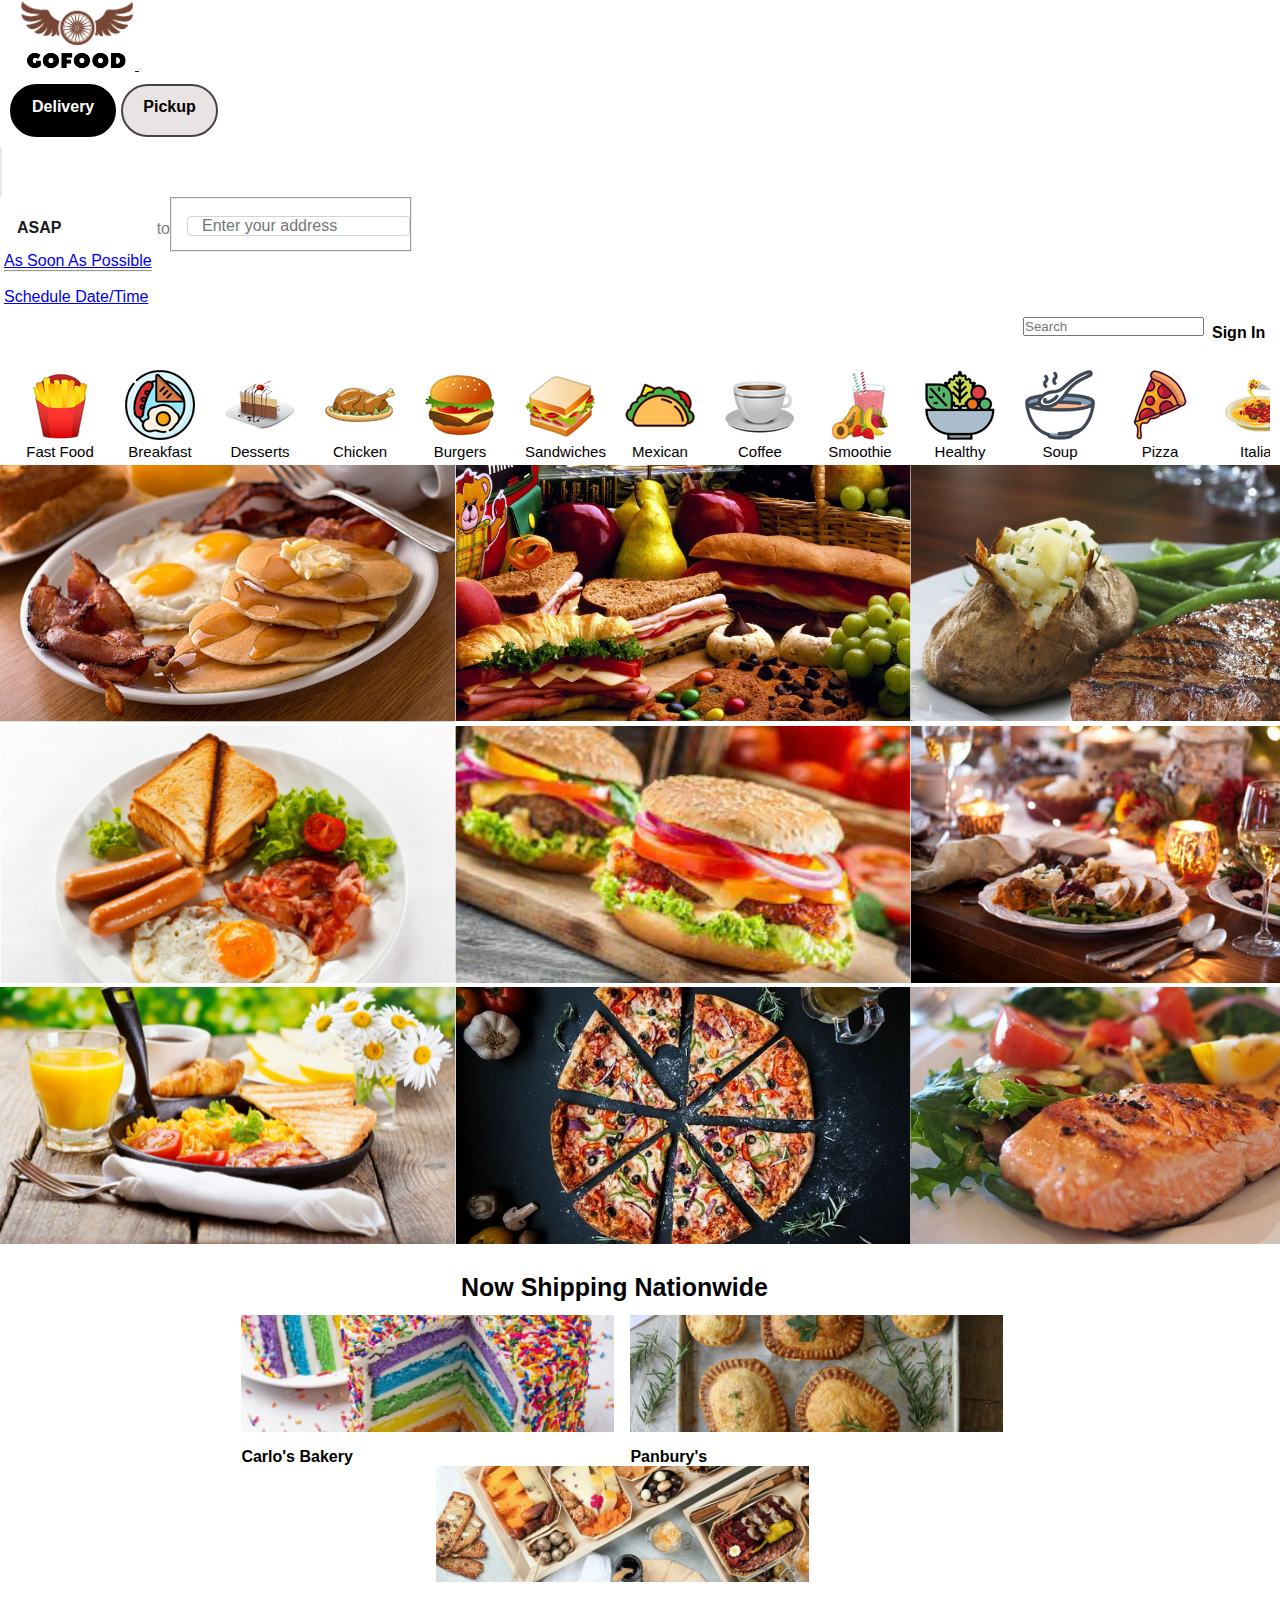
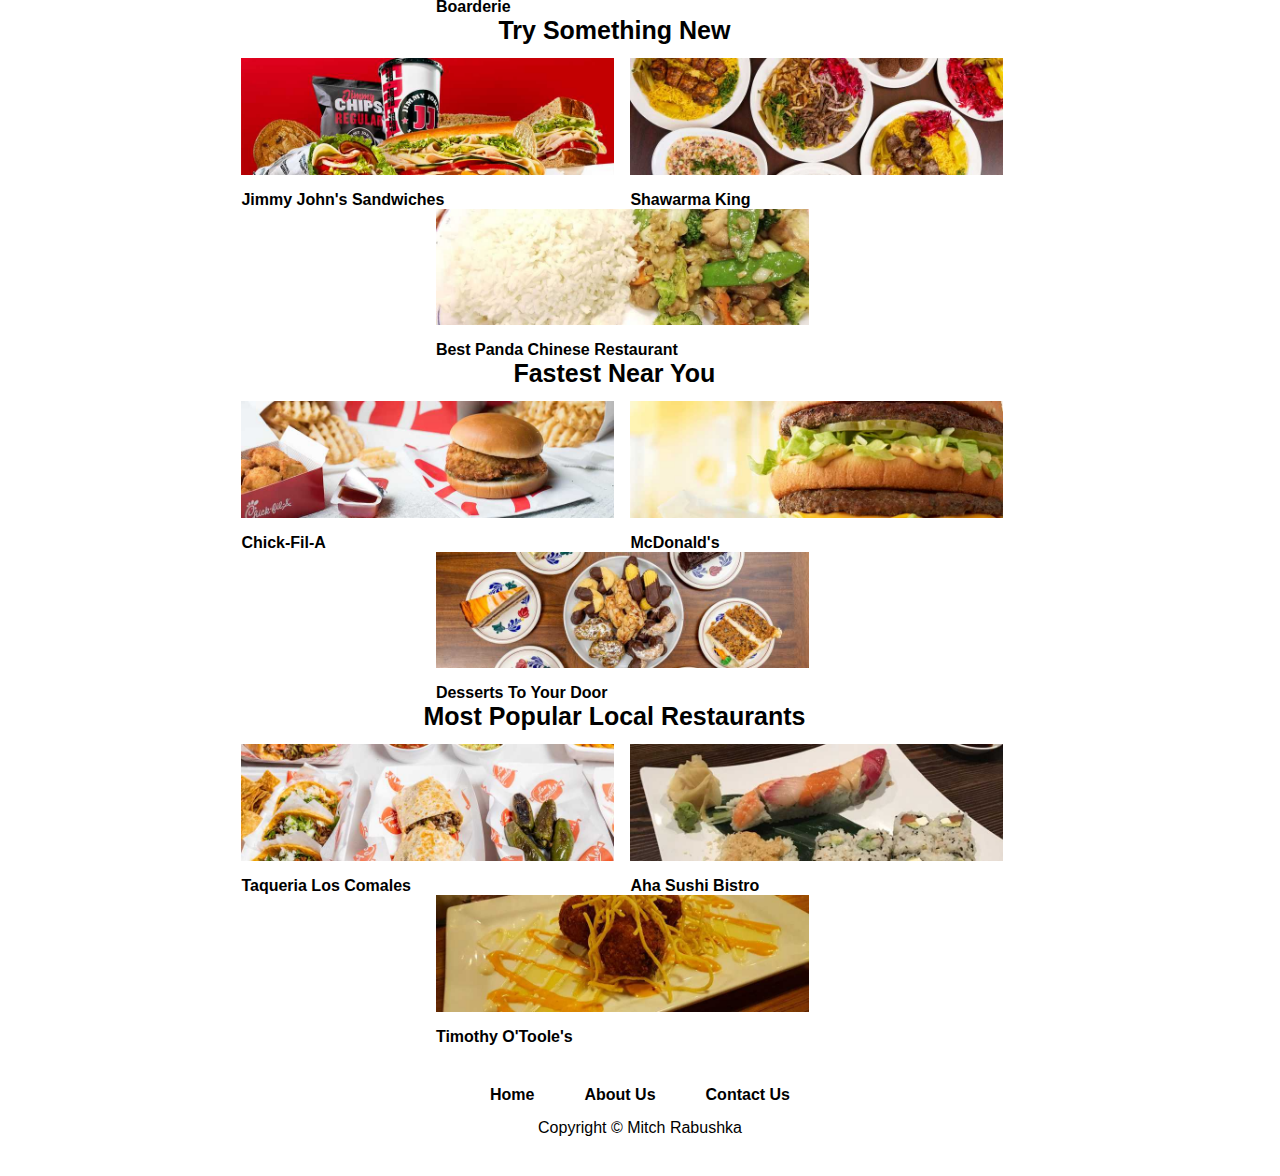
==== commit 99938058: "Fixed errors" ====
--- a/index.html
+++ b/index.html
@@ -32,24 +32,25 @@
         <ul class="navbar-nav me-auto mb-2 mb-lg-0">
           <li class="nav-item radio-toolbar">
             <input type="radio" id="radioDelivery" name="radioLogistics" value="Delivery" checked>
-            <label for="radioDelivery">Delivery</label>
+            <label class="radio-delivery-label" for="radioDelivery">Delivery</label>
             <input type="radio" id="radioPickup" name="radioLogistics" value="Pickup">
             <label for="radioPickup">Pickup</label>
           </li>
-        <div class="divider-line-vertical">
-        </div>
-        <div class="flex-the-navbar">
+        <li class="divider-line-vertical">
+        </li>
+        </ul>
+        <ul class="flex-the-navbar">
           <li class="nav-item dropdown navbar-dropdown-format">
-            <a class="nav-link dropdown-toggle dropdown-toggle-hover" href="#" role="button" data-bs-toggle="dropdown" aria-haspopup="true" aria-expanded="false">
+            <form class="nav-link dropdown-toggle dropdown-toggle-hover" data-bs-toggle="dropdown" aria-haspopup="true" aria-expanded="false">
               <button class="navbar-ASAP-color">ASAP</button>
-            </a>
-            <ul class="dropdown-menu" aria-labelledby="navbarDropdown">
+            </form>
+            <ul class="dropdown-menu">
               <li><a class="dropdown-item" href="#" onclick="comingsoonmsg()">As Soon As Possible</a></li>
               <li><hr class="dropdown-divider"></li>
               <li><a class="dropdown-item" href="#" onclick="comingsoonmsg()">Schedule Date/Time</a></li>
             </ul>
           </li>
-          <span class="navbar-format-to-word">to</span>
+          <li class="navbar-format-to-word">to</li>
           <li>
             <form>
               <fieldset class="d-flex navbar-address-position">
@@ -57,100 +58,73 @@
               </fieldset>
             </form>
           </li>
-        </div>
         </ul>
-        <form class="d-flex">
-          <input class="form-control me-2 navbar-search" type="search" placeholder="Search" aria-label="Search">
-        </form>
-        <div class="navbar-signin">
+        <ul class="flex-the-navbar-search navbar-search-position">
+        <li class="d-flex">
+          <input class="form-control me-2" type="search" placeholder="Search" aria-label="Search">
+        </li>
+        <li class="navbar-signin">
           <a class="header-nav-link" href="#" onclick="comingsoonmsg()">Sign In</a>
-        </div>
+        </li>
+      </ul>
       </div>
     </div>
   </nav>
 </header>
 <main>
   <div class="types-of-foods-menu-bar">
-  <button class="menu-bar-fast-food-button" onclick="fastfood()">
-    <div class="food-img-div-in-bar">
-      <figure>
-        <img src="./images/fast-food-icon-removedbg-sized.png" alt="Fast Food">
-        <figcaption class="food-caption-in-bar">Fast Food</figcaption>
-      </figure>
-    </div>
-  </button>
-    <div class="food-img-div-in-bar">
-      <figure class=food-img-bar>
-        <img class="img-in-bar-width" src="./images/breakfast-icon-removedbg-sized.png" alt="Breakfast" onclick="comingsoonmsg()">
-        <figcaption class="food-caption-in-bar">Breakfast</figcaption>
-      </figure>
-    </div>
-    <div class="food-img-div-in-bar">
-      <figure class=food-img-bar>
-        <img class="img-in-bar-width" src="./images/deserts-icon-removedbg-sized.png" alt="Deserts" onclick="comingsoonmsg()">
-        <figcaption class="food-caption-in-bar">Desserts</figcaption>
-      </figure>
-    </div>
-    <div class="food-img-div-in-bar">
-      <figure class="food-img-bar">
-        <img class="img-in-bar-width" src="./images/chicken-icon-removedbg-sized.png" alt="Chicken" onclick="comingsoonmsg()">
-        <figcaption class="food-caption-in-bar">Chicken</figcaption>
-      </figure>
-    </div>
-    <div class="food-img-div-in-bar">
-      <figure class=food-img-bar>
-        <img class="img-in-bar-width" src="./images/burgers-icon-removedbg-sized.png" alt="Burgers" onclick="comingsoonmsg()">
-        <figcaption class="food-caption-in-bar">Burgers</figcaption>
-      </figure>
-    </div>
-    <div class="food-img-div-in-bar">
-      <figure class=food-img-bar>
-        <img class="img-in-bar-width" src="./images/sandwiches-icon-removebg-size.png" alt="Sandwiches" onclick="comingsoonmsg()">
-        <figcaption class="food-caption-in-bar">Sandwiches</figcaption>
-      </figure>
-    </div>
-    <div class="food-img-div-in-bar">
-      <figure class=food-img-bar>
-        <img class="img-in-bar-width" src="./images/mexican-icon-removebg-size.png" alt="Mexican" onclick="comingsoonmsg()">
-        <figcaption class="food-caption-in-bar">Mexican</figcaption>
-      </figure>
-    </div>
-    <div class="food-img-div-in-bar">
-      <figure class=food-img-bar>
-        <img class="img-in-bar-width" src="./images/coffee-icon-removebg-size.png" alt="Coffee" onclick="comingsoonmsg()">
-        <figcaption class="food-caption-in-bar">Coffee</figcaption>
-      </figure>
-    </div>
-    <div class="food-img-div-in-bar">
-      <figure class=food-img-bar>
-        <img class="img-in-bar-width" src="./images/smoothie-icon-removebg-size.png" alt="Smoothie" onclick="comingsoonmsg()">
-        <figcaption class="food-caption-in-bar">Smoothie</figcaption>
-      </figure>
-    </div>
-    <div class="food-img-div-in-bar">
-      <figure class=food-img-bar>
-        <img class="img-in-bar-width" src="./images/healthy-icon-removebg-sized.png" alt="Healthy" onclick="comingsoonmsg()">
-        <figcaption class="food-caption-in-bar">Healthy</figcaption>
-      </figure>
-    </div>
-    <div class="food-img-div-in-bar">
-      <figure class=food-img-bar>
-        <img class="img-in-bar-width"src="./images/soup-icon-removebg-sized.png" alt="Soup" onclick="comingsoonmsg()">
-        <figcaption class="food-caption-in-bar">Soup</figcaption>
-      </figure>
-    </div>
-    <div class="food-img-div-in-bar">
-      <figure class=food-img-bar>
-        <img class="img-in-bar-width" src="./images/pizza-icon-removebg-sized.png" alt="Pizza" onclick="comingsoonmsg()">
-        <figcaption class="food-caption-in-bar">Pizza</figcaption>
-      </figure>
-    </div>
-    <div class="food-img-div-in-bar">
-      <figure class=food-img-bar>
-        <img class="img-in-bar-width" src="./images/italian-icon-removebg-size.png" alt="Italian" onclick="comingsoonmsg()">
-        <figcaption class="food-caption-in-bar">Italian</figcaption>
-      </figure>
-    </div>
+    <button class="food-img-btn-in-bar" onclick="fastfood()">
+      <img src="./images/fast-food-icon-removedbg-sized.png" alt="Fast Food">
+      <small class="food-caption-in-bar">Fast Food</small>
+    </button>
+    <button class="food-img-btn-in-bar">
+      <img class="img-in-bar-width" src="./images/breakfast-icon-removedbg-sized.png" alt="Breakfast" onclick="comingsoonmsg()">
+      <small class="food-caption-in-bar">Breakfast</small>
+    </button>
+    <button class="food-img-btn-in-bar">      
+      <img class="img-in-bar-width" src="./images/deserts-icon-removedbg-sized.png" alt="Deserts" onclick="comingsoonmsg()">
+      <small class="food-caption-in-bar">Desserts</small>
+    </button>
+    <button class="food-img-btn-in-bar">
+      <img class="img-in-bar-width" src="./images/chicken-icon-removedbg-sized.png" alt="Chicken" onclick="comingsoonmsg()">
+      <small class="food-caption-in-bar">Chicken</small>
+    </button>
+    <button class="food-img-btn-in-bar">
+      <img class="img-in-bar-width" src="./images/burgers-icon-removedbg-sized.png" alt="Burgers" onclick="comingsoonmsg()">
+      <small class="food-caption-in-bar">Burgers</small>
+    </button>
+    <button class="food-img-btn-in-bar">
+      <img class="img-in-bar-width" src="./images/sandwiches-icon-removebg-size.png" alt="Sandwiches" onclick="comingsoonmsg()">
+      <small class="food-caption-in-bar">Sandwiches</small>
+    </button>
+    <button class="food-img-btn-in-bar">
+      <img class="img-in-bar-width" src="./images/mexican-icon-removebg-size.png" alt="Mexican" onclick="comingsoonmsg()">
+      <small class="food-caption-in-bar">Mexican</small>
+    </button>
+    <button class="food-img-btn-in-bar">
+      <img class="img-in-bar-width" src="./images/coffee-icon-removebg-size.png" alt="Coffee" onclick="comingsoonmsg()">
+      <small class="food-caption-in-bar">Coffee</small>
+    </button>
+    <button class="food-img-btn-in-bar">
+      <img class="img-in-bar-width" src="./images/smoothie-icon-removebg-size.png" alt="Smoothie" onclick="comingsoonmsg()">
+      <small class="food-caption-in-bar">Smoothie</small>
+    </button>
+    <button class="food-img-btn-in-bar">
+      <img class="img-in-bar-width" src="./images/healthy-icon-removebg-sized.png" alt="Healthy" onclick="comingsoonmsg()">
+      <small class="food-caption-in-bar">Healthy</small>
+    </button>
+    <button class="food-img-btn-in-bar">
+      <img class="img-in-bar-width" src="./images/soup-icon-removebg-sized.png" alt="Soup" onclick="comingsoonmsg()">
+      <small class="food-caption-in-bar">Soup</small>
+    </button>
+    <button class="food-img-btn-in-bar">
+      <img class="img-in-bar-width" src="./images/pizza-icon-removebg-sized.png" alt="Pizza" onclick="comingsoonmsg()">
+      <small class="food-caption-in-bar">Pizza</small>
+    </button>
+    <button class="food-img-btn-in-bar">
+      <img class="img-in-bar-width" src="./images/italian-icon-removebg-size.png" alt="Italian" onclick="comingsoonmsg()">
+      <small class="food-caption-in-bar">Italian</small>
+    </button>
   </div>
   <div id="carouselExampleSlidesOnly" class="carousel slide" data-bs-ride="carousel">
     <div class="carousel-inner">
@@ -169,96 +143,70 @@
     <div id="restaurant-selection-page-row-1">
       <p id="restaurant-selection-page-row-1-header">Now Shipping Nationwide</p>
       <div class="restaurant-selection-page-row-1-format">
-        <p>
-          <figure>
-            <img id="restaurant-selection-page-row-1-image-1" src="./images/front-page-carlo's-bakery.jpg" onclick="comingsoonmsg()">
+          <figure>
+            <img id="restaurant-selection-page-row-1-image-1" class="restaurant-selection-images-formatting" src="./images/front-page-carlo's-bakery.jpg" onclick="comingsoonmsg()">
             <figcaption class="restaurant-selection-page-row-1-image-captions-format" id="restaurant-selection-page-row-1-image-1-caption">Carlo's Bakery</figcaption>
           </figure>
-        </p>
-        <p>
-          <figure>
-            <img id="restaurant-selection-page-row-1-image-2" src="./images/font-page-panbury's-double-crust-pies.jpg" onclick="comingsoonmsg()">
+          <figure>
+            <img id="restaurant-selection-page-row-1-image-2" class="restaurant-selection-images-formatting" src="./images/font-page-panbury's-double-crust-pies.jpg" onclick="comingsoonmsg()">
             <figcaption class="restaurant-selection-page-row-1-image-captions-format" id="restaurant-selection-page-row-1-image-2-caption">Panbury's</figcaption>
           </figure>
-        </p>
-        <p>
-          <figure>
-            <img id="restaurant-selection-page-row-1-image-3" src="./images/front-page-boarderie.jpg" onclick="comingsoonmsg()">
+          <figure>
+            <img id="restaurant-selection-page-row-1-image-3" class="restaurant-selection-images-formatting" src="./images/front-page-boarderie.jpg" onclick="comingsoonmsg()">
             <figcaption class="restaurant-selection-page-row-1-image-captions-format" id="restaurant-selection-page-row-1-image-3-caption">Boarderie</figcaption>
           </figure>
-        </p>
       </div>
     </div>
     <div id="restaurant-selection-page-row-2">
       <p id="restaurant-selection-page-row-2-header">Try Something New</p>
       <div class="restaurant-selection-page-row-2-format">
-        <p>
-          <figure>
-            <img id="restaurant-selection-page-row-2-image-1" src="./images/front-page-jimmy-john's-sandwiches.jpg" onclick="comingsoonmsg()">
+          <figure>
+            <img id="restaurant-selection-page-row-2-image-1" class="restaurant-selection-images-formatting" src="./images/front-page-jimmy-john's-sandwiches.jpg" onclick="comingsoonmsg()">
             <figcaption class="restaurant-selection-page-row-2-image-captions-format" id="restaurant-selection-page-row-2-image-1-caption">Jimmy John's Sandwiches</figcaption>
           </figure>
-        </p>
-        <p>
-          <figure>
-            <img id="restaurant-selection-page-row-2-image-2" src="./images/front-page-shawarma-king.jpg" onclick="comingsoonmsg()">
+          <figure>
+            <img id="restaurant-selection-page-row-2-image-2" class="restaurant-selection-images-formatting" src="./images/front-page-shawarma-king.jpg" onclick="comingsoonmsg()">
             <figcaption class="restaurant-selection-page-row-2-image-captions-format" id="restaurant-selection-page-row-2-image-2-caption">Shawarma King</figcaption>
           </figure>
-        </p>
-        <p>
-          <figure>
-            <img id="restaurant-selection-page-row-2-image-3" src="./images/front-page-best-panda-chinese-restaurant.jpg" onclick="comingsoonmsg()">
+          <figure>
+            <img id="restaurant-selection-page-row-2-image-3" class="restaurant-selection-images-formatting" src="./images/front-page-best-panda-chinese-restaurant.jpg" onclick="comingsoonmsg()">
             <figcaption class="restaurant-selection-page-row-2-image-captions-format" id="restaurant-selection-page-row-2-image-3-caption">Best Panda Chinese Restaurant</figcaption>
           </figure>
-        </p>
-      </div>
-    </div>
-
+      </div>
+    </div>
     <div id="restaurant-selection-page-row-3">
       <p id="restaurant-selection-page-row-3-header">Fastest Near You</p>
       <div class="restaurant-selection-page-row-3-format">
-        <p>
-          <figure>
-            <img id="restaurant-selection-page-row-3-image-1" src="./images/front-page-chick-fil-a.jpg" onclick="comingsoonmsg()">
+          <figure>
+            <img id="restaurant-selection-page-row-3-image-1" class="restaurant-selection-images-formatting" src="./images/front-page-chick-fil-a.jpg" onclick="comingsoonmsg()">
             <figcaption class="restaurant-selection-page-row-3-image-captions-format" id="restaurant-selection-page-row-3-image-1-caption">Chick-Fil-A</figcaption>
           </figure>
-        </p>
-        <p>
-          <figure>
-            <img id="restaurant-selection-page-row-3-image-2" src="./images/front-page-mcdonald's.jpg" onclick="comingsoonmsg()">
+          <figure>
+            <img id="restaurant-selection-page-row-3-image-2" class="restaurant-selection-images-formatting" src="./images/front-page-mcdonald's.jpg" onclick="comingsoonmsg()">
             <figcaption class="restaurant-selection-page-row-3-image-captions-format" id="restaurant-selection-page-row-3-image-2-caption">McDonald's</figcaption>
           </figure>
-        </p>
-        <p>
-          <figure>
-            <img id="restaurant-selection-page-row-3-image-3" src="./images/front-page-desserts-to-your-door-delivery-only.jpg" onclick="comingsoonmsg()">
+          <figure>
+            <img id="restaurant-selection-page-row-3-image-3" class="restaurant-selection-images-formatting" src="./images/front-page-desserts-to-your-door-delivery-only.jpg" onclick="comingsoonmsg()">
             <figcaption class="restaurant-selection-page-row-3-image-captions-format" id="restaurant-selection-page-row-3-image-3-caption">Desserts To Your Door</figcaption>
           </figure>
-        </p>
-      </div>
-    </div>
-  </div>
-
+      </div>
+    </div>
+  </div>
   <div id="restaurant-selection-page-row-4">
     <p id="restaurant-selection-page-row-4-header">Most Popular Local Restaurants</p>
     <div class="restaurant-selection-page-row-4-format">
-      <p>
         <figure>
-          <img id="restaurant-selection-page-row-4-image-1" src="./images/front-page-taqueria-los-comales.jpg" onclick="comingsoonmsg()">
+          <img id="restaurant-selection-page-row-4-image-1" class="restaurant-selection-images-formatting" src="./images/front-page-taqueria-los-comales.jpg" onclick="comingsoonmsg()">
           <figcaption class="restaurant-selection-page-row-4-image-captions-format" id="restaurant-selection-page-row-4-image-1-caption">Taqueria Los Comales</figcaption>
         </figure>
-      </p>
-      <p>
         <figure>
-          <img id="restaurant-selection-page-row-4-image-2" src="./images/front-page-aha-sushi-bistro.png" onclick="comingsoonmsg()">
+          <img id="restaurant-selection-page-row-4-image-2" class="restaurant-selection-images-formatting" src="./images/front-page-aha-sushi-bistro.png" onclick="comingsoonmsg()">
           <figcaption class="restaurant-selection-page-row-4-image-captions-format" id="restaurant-selection-page-row-4-image-2-caption">Aha Sushi Bistro</figcaption>
         </figure>
-      </p>
-      <p>
         <figure>
-          <img id="restaurant-selection-page-row-4-image-3" src="./images/front-page-timothy-o'toole's.jpg" onclick="comingsoonmsg()">
+          <img id="restaurant-selection-page-row-4-image-3" class="restaurant-selection-images-formatting" src="./images/front-page-timothy-o'toole's.jpg" onclick="comingsoonmsg()">
           <figcaption class="restaurant-selection-page-row-4-image-captions-format" id="restaurant-selection-page-row-4-image-3-caption">Timothy O'Toole's</figcaption>
         </figure>
-      </p>
     </div>
   </div>
 </main>
--- a/style.css
+++ b/style.css
@@ -24,10 +24,6 @@
 }
 .img-in-bar-width{
   width: 70px;
-}
-.menu-bar-fast-food-button{
-  background: none;
-  border: none;
 }
 .space-li-evenly{
   list-style-type: none;
@@ -85,6 +81,9 @@
   border: 2px solid #444;
   border-radius: 50px;
 }
+.radio-delivery-label{
+  margin-right: 5px;
+}
 .radio-toolbar label:hover {
   background-color: lightgray;
 }  
@@ -97,7 +96,7 @@
   color: white;
 }
 .navbar-dropdown-format{
-  padding-top: 7px;
+  padding-top: 5px;
   margin-left: 4px;
   margin-top: 0px;
 }
@@ -106,7 +105,13 @@
   font-size: 16px;
   font-weight: bold;
   padding: 3px;
-  padding-top: 7px;
+  padding-top: 5px;
+  
+}
+.nav-link{
+  color:black;
+  padding: 5px 3px;
+  margin: 6px;
 }
 .dropdown-toggle-hover{
   border-style: solid;
@@ -117,6 +122,9 @@
   border-style: solid;
   border-color: black;
   border-width: 1.75px;
+}
+.navbar-nav{
+  margin-right: 0px !important;
 }
 .navbar-nav>li>a {
   padding-top: 15px;
@@ -156,8 +164,8 @@
 }
 .types-of-foods-menu-bar{
   display: flex;
-  justify-content: space-between;
   flex-wrap: nowrap;
+  justify-content:space-between;
   margin-top: 15px;
   margin-bottom: 0px;
   padding-bottom: 0px;
@@ -165,10 +173,13 @@
   margin-right: 10px;
   overflow: auto;
 }
-.food-img-div-in-bar{
+.food-img-btn-in-bar{
   width: 70px;
   margin-left: 15px;
   margin-right: 15px;
+  margin-bottom: 5px;;
+  background: none;
+  border: none;
 }
 .food-caption-in-bar{
   font-size: 15px;
@@ -202,51 +213,7 @@
   justify-content: center;
   flex-wrap: wrap;
 }
-#restaurant-selection-page-row-1-image-1{
-  margin-left: 16px;
-  width: 373px;
-}
-#restaurant-selection-page-row-1-image-2{
-  margin-left: 16px;
-  width: 373px;
-}
-#restaurant-selection-page-row-1-image-3{
-  margin-left: 16px;
-  width: 373px;
-}
-#restaurant-selection-page-row-1-image-4{
-  margin-left: 16px;
-  width: 373px;
-}
-#restaurant-selection-page-row-1-image-5{
-  margin-left: 16px;
-  width: 373px;
-}
-#restaurant-selection-page-row-1-image-6{
-  margin-left: 16px;
-  width: 373px;
-}
-#restaurant-selection-page-row-1-image-7{
-  margin-left: 16px;
-  width: 373px;
-}
-#restaurant-selection-page-row-1-image-8{
-  margin-left: 16px;
-  width: 373px;
-}
-#restaurant-selection-page-row-1-image-9{
-  margin-left: 16px;
-  width: 373px;
-}
-#restaurant-selection-page-row-1-image-10{
-  margin-left: 16px;
-  width: 373px;
-}
-#restaurant-selection-page-row-1-image-11{
-  margin-left: 16px;
-  width: 373px;
-}
-#restaurant-selection-page-row-1-image-12{
+.restaurant-selection-images-formatting{
   margin-left: 16px;
   width: 373px;
 }
@@ -256,7 +223,6 @@
   font-size: 16px;
   font-weight: bold;
 }
-
 #restaurant-selection-page-row-2-header{
   margin-top: 0px;
   margin-bottom: 13px;
@@ -384,17 +350,19 @@
   display: flex;
   justify-content: center;
   padding-top: 5px;
-  padding-left: 2px;
-  padding-right: 2px;
+  padding-bottom: 5px;
+  padding-left: 3px;
+  padding-right: 3px;
   margin-left: 0px;
-  margin-top: 1.5px;;
+  margin-top: 1px;;
   height: 37px;
-  width: 63px;
+  width: 69px;
   text-decoration: none;
   color: black;
   border-style: solid;
   border-width: 1.75px;
   border-color: transparent;
+  display: block;
 }
 .header-nav-link:hover{
   color: black;
@@ -403,6 +371,20 @@
 .flex-the-navbar{
   display: flex;
   flex-direction: row;
+  justify-content: flex-start;
+  list-style: none;
+  padding-left: 0px;
+}
+.flex-the-navbar-search{
+  width: 100%;
+  display: flex;
+  flex-direction: row;
+  justify-content: flex-end;
+  list-style: none;
+  margin-left: 0px;
+}
+.navbar-search-position{
+  margin-top: 11px;
 }
 .footer{
   height: 100px;
@@ -447,13 +429,22 @@
 .contact-us-nav-ul li{
   display: inline-flex;
 }
-/*!important used to override bootstrap color*/
 .contact-us-header-link{
-  margin: 10px 23px;
+  font-size: 16px;
+  font-weight: bold;
+  display: inline-block;
+  display: flex;
+  justify-content: center;
+  padding-top: 5px;
+  padding-left: 2px !important;
+  padding-right: 2px !important;
+  margin-left: 10px;
+  margin-right: 20px;
+  margin-top: 1.5px;;
+  height: 37px;
+  width: 79px;
   text-decoration: none;
   color: black !important;
-  font-size: 16px;
-  font-weight: bold;
   border-style: solid;
   border-width: 1.75px;
   border-color: transparent;
@@ -503,19 +494,19 @@
   margin-top: 187px;
   width: 100%;
 }
-.navbar-search{
-  margin-left: 11px;
-}
-@media screen and (max-width: 974px) {
+.width-373{
+  width: 373px;
+  margin-left: 16px;
+}
+@media screen and (max-width: 991px) {
   .divider-line-vertical{
     display: none;
   }
-  .flex-the-navbar{
-      display: flex;
-      flex-direction: row;
-  }
   .radio-toolbar{
     margin-bottom: 0px;
+  }
+  .radio-delivery-label{
+    margin-left: 8px;
   }
   .navbar-format-to-word{
     padding-left: 10px;
@@ -529,10 +520,20 @@
     flex-wrap: nowrap;
   }
   .navbar-signin{
-    margin-top: 10px;
+    margin-top: 4px;
     margin-left: 12px;
   }
   .navbar-dropdown-format{
     margin-left: 13px;
   }
-}
+  .flex-the-navbar-search{
+    justify-content: flex-start;
+  }
+  .navbar-search-position{
+    padding: 0px;
+    margin-left: 15px;
+  }
+  .navbar-dropdown-format{
+    margin-left: 7px;
+  }
+}
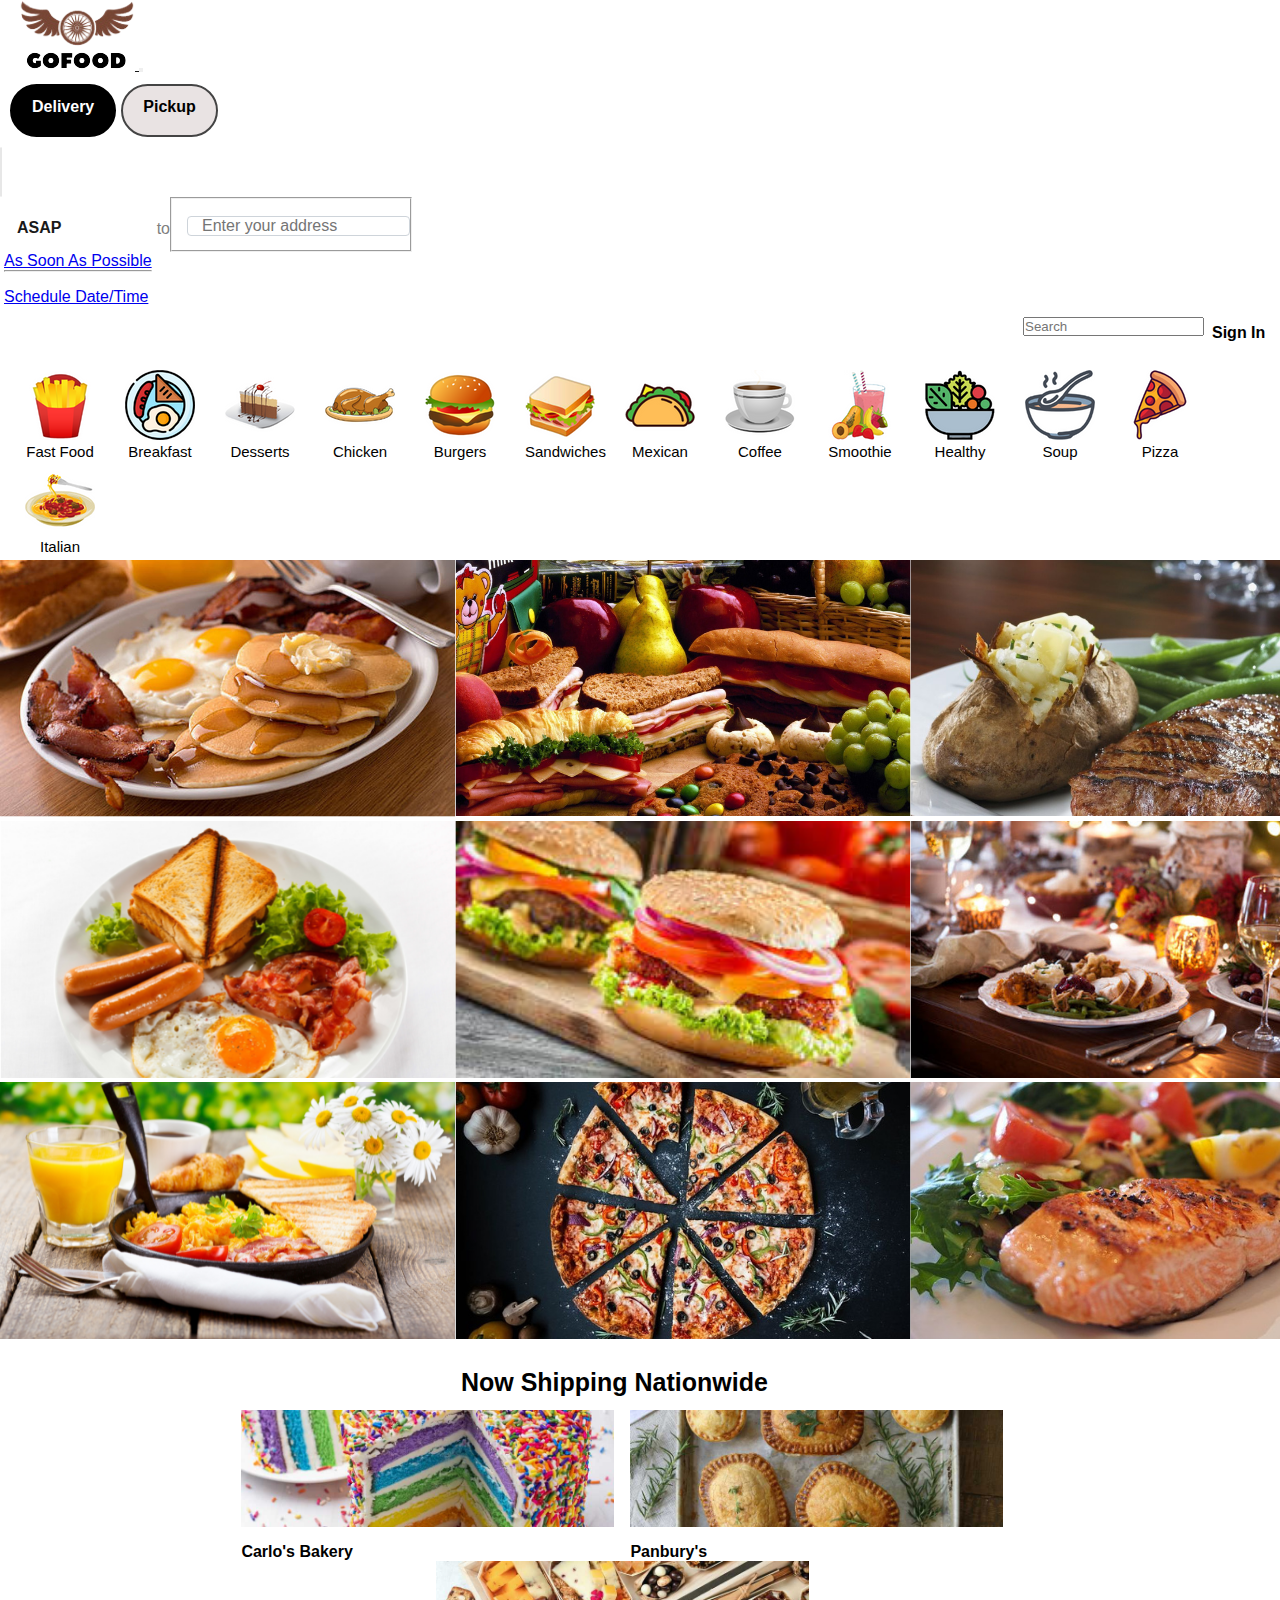
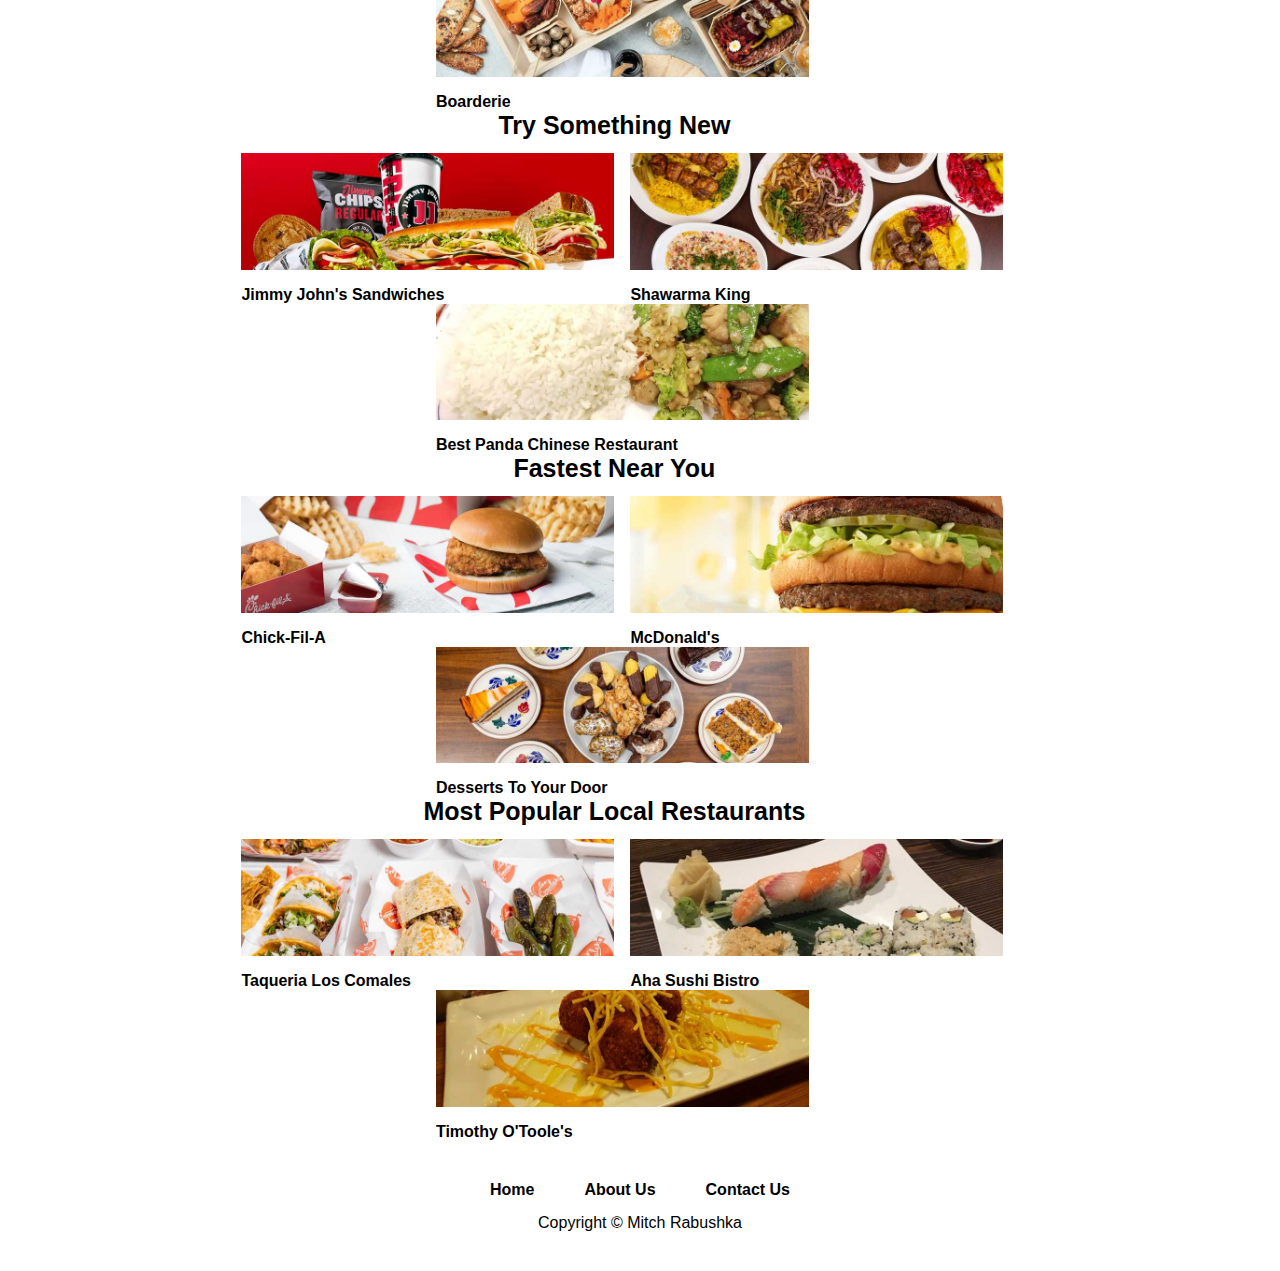
==== commit e29d64fa: "fixed errors" ====
--- a/index.html
+++ b/index.html
@@ -52,7 +52,7 @@
           </li>
           <li class="navbar-format-to-word">to</li>
           <li>
-            <form>
+            <form onsubmit="return false">
               <fieldset class="d-flex navbar-address-position">
                 <input class="navbar-address-format" type="text" name="address" value="" placeholder="Enter your address"/>
               </fieldset>
--- a/style.css
+++ b/style.css
@@ -106,7 +106,6 @@
   font-weight: bold;
   padding: 3px;
   padding-top: 5px;
-  
 }
 .nav-link{
   color:black;
@@ -164,14 +163,12 @@
 }
 .types-of-foods-menu-bar{
   display: flex;
-  flex-wrap: nowrap;
-  justify-content:space-between;
+  flex-wrap: wrap;
   margin-top: 15px;
   margin-bottom: 0px;
   padding-bottom: 0px;
   margin-left: 10px;
   margin-right: 10px;
-  overflow: auto;
 }
 .food-img-btn-in-bar{
   width: 70px;
